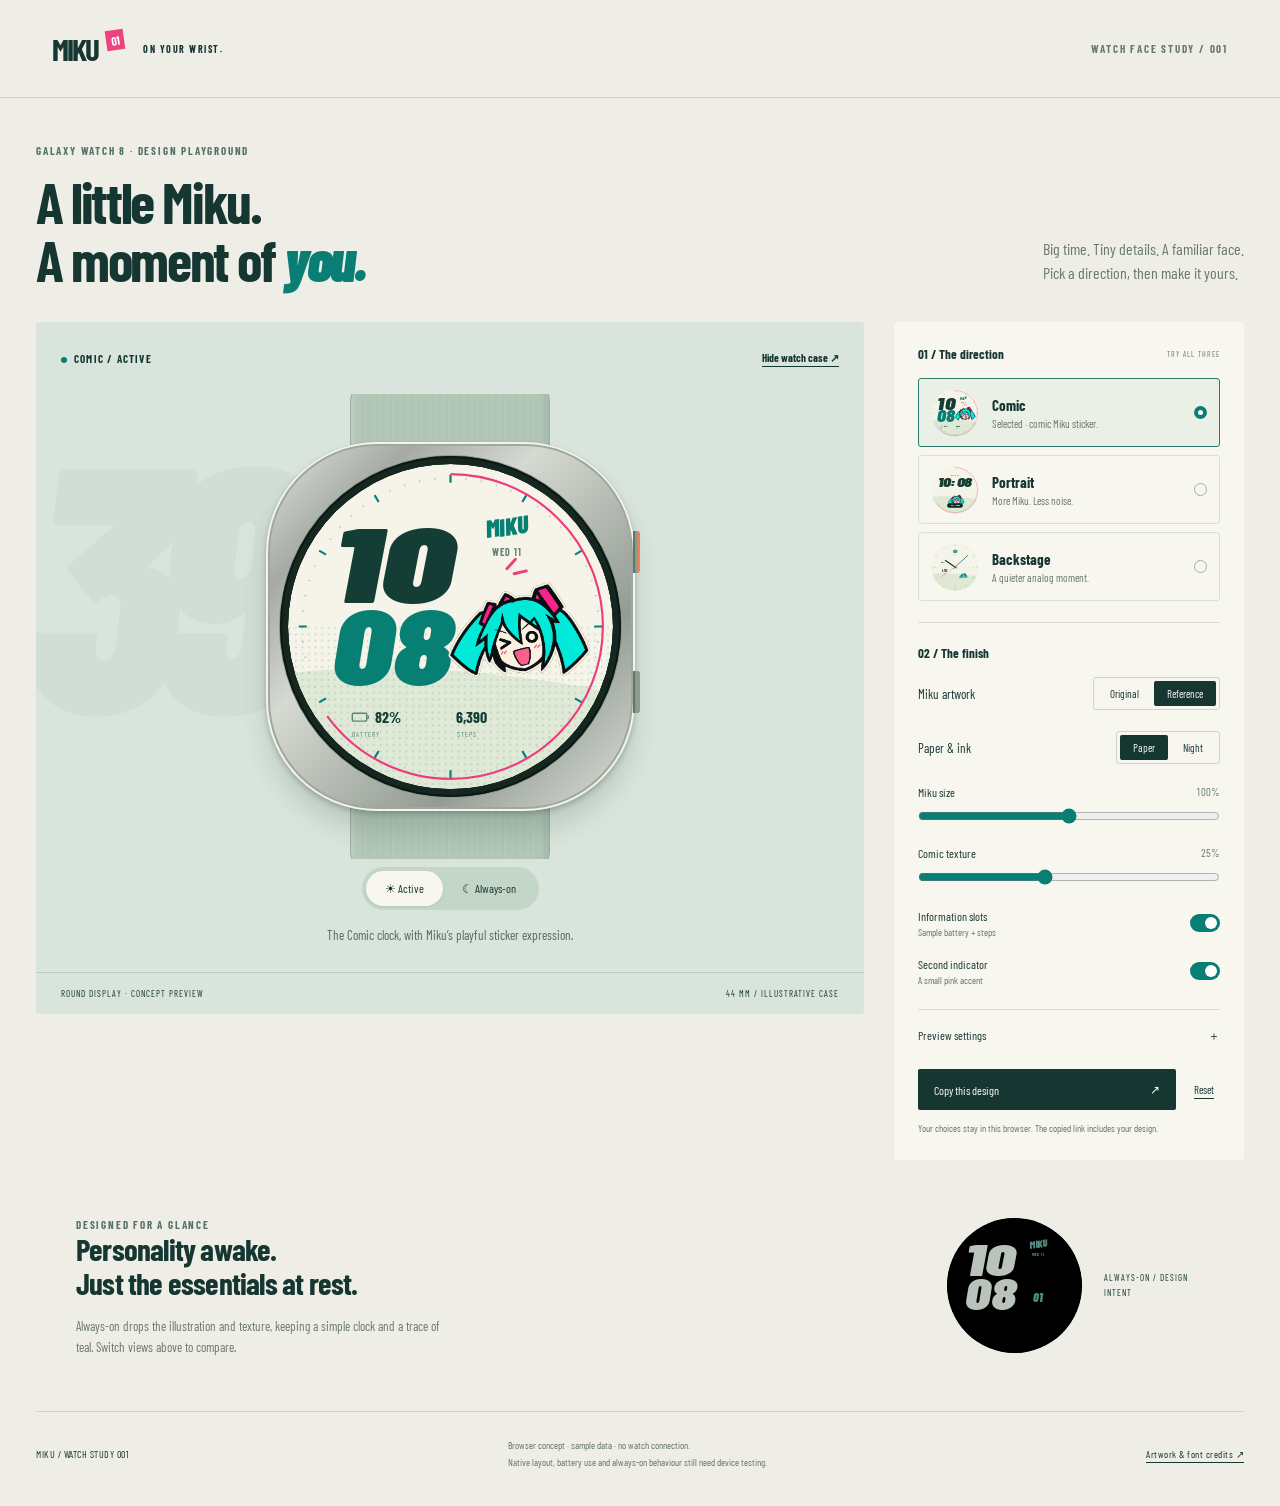
==== docs/miku-watch/index.html @ 2fdd999f "Keep both Miku ponytails visible with padded generated artwork" ====
<!doctype html>
<html lang="en">
<head>
  <meta charset="UTF-8">
  <meta name="viewport" content="width=device-width,initial-scale=1">
  <meta name="theme-color" content="#eeeee7">
  <meta name="description" content="An interactive Miku watch face design study. Explore three directions, tune the finish, and compare active and always-on views.">
  <title>Miku / Watch face study</title>
  <link rel="stylesheet" href="preview.css?v=ponytails4">
  <script src="preview.js?v=ponytails4" defer></script>
</head>
<body>
  <header class="masthead"><a class="wordmark" href="#">MIKU<span class="mark">01</span><span class="wordmark-sub">ON YOUR WRIST.</span></a><span class="edition">WATCH FACE STUDY / 001</span></header>
  <main>
    <section class="intro"><div><p class="eyebrow">GALAXY WATCH 8 · DESIGN PLAYGROUND</p><h1>A little Miku.<br>A moment of <em>you.</em></h1></div><p class="intro-note">Big time. Tiny details. A familiar face.<br>Pick a direction, then make it yours.</p></section>
    <div class="workspace">
      <section class="stage" aria-label="Watch face preview">
        <div class="stage-top"><span><i class="status-dot"></i><span id="stage-label">COMIC / ACTIVE</span></span><button class="text-button" id="bare" aria-pressed="false">Hide watch case ↗</button></div>
        <div class="watch-space">
          <span class="stage-type" aria-hidden="true">39</span>
          <div class="watch" id="watch"><div class="strap strap-top"></div><div class="strap strap-bottom"></div><div class="case"><i class="side-button side-top"></i><i class="side-button side-bottom"></i><div class="bezel"><div class="screen" id="face"></div></div></div></div>
        </div>
        <div class="mode-switch" role="group" aria-label="Display mode"><button data-mode="active" aria-pressed="true">☀ Active</button><button data-mode="ambient" aria-pressed="false">☾ Always-on</button></div>
        <p class="stage-caption" id="stage-caption">The Comic clock, with Miku’s playful sticker expression.</p>
        <div class="stage-bottom"><span>ROUND DISPLAY · CONCEPT PREVIEW</span><span id="case-label">44 MM / ILLUSTRATIVE CASE</span></div>
      </section>
      <aside class="controls" aria-label="Design controls">
        <section class="control-section"><div class="section-title"><h2>01 / The direction</h2><span>TRY ALL THREE</span></div><div class="directions" role="group" aria-label="Face direction">
          <button class="direction" data-layout="comic" aria-pressed="true"><span class="mini-face" id="mini-comic" aria-hidden="true"></span><span><strong>Comic</strong><small>Selected · comic Miku sticker.</small></span><span class="choice-dot"></span></button>
          <button class="direction" data-layout="portrait" aria-pressed="false"><span class="mini-face" id="mini-portrait" aria-hidden="true"></span><span><strong>Portrait</strong><small>More Miku. Less noise.</small></span><span class="choice-dot"></span></button>
          <button class="direction" data-layout="dial" aria-pressed="false"><span class="mini-face" id="mini-dial" aria-hidden="true"></span><span><strong>Backstage</strong><small>A quieter analog moment.</small></span><span class="choice-dot"></span></button>
        </div></section>
        <section class="control-section"><div class="section-title"><h2>02 / The finish</h2></div>
          <div class="control-row"><span id="character-label">Miku artwork</span><div class="segmented" role="group" aria-labelledby="character-label"><button data-character="original" aria-pressed="false">Original</button><button data-character="reference" aria-pressed="true">Reference</button></div></div>
          <div class="control-row"><span id="palette-label">Paper & ink</span><div class="segmented" role="group" aria-labelledby="palette-label"><button data-palette="paper" aria-pressed="true">Paper</button><button data-palette="night" aria-pressed="false">Night</button></div></div>
          <label class="slider-label" for="art">Miku size <output id="art-value" for="art">100%</output></label><input id="art" type="range" min="75" max="125" value="100" step="1">
          <label class="slider-label" for="texture">Comic texture <output id="texture-value" for="texture">25%</output></label><input id="texture" type="range" min="0" max="60" value="25" step="1">
          <label class="toggle-row" for="details"><span>Information slots<small>Sample battery + steps</small></span><input id="details" type="checkbox" checked><span class="toggle" aria-hidden="true"></span></label>
          <label class="toggle-row" for="seconds"><span>Second indicator<small>A small pink accent</small></span><input id="seconds" type="checkbox" checked><span class="toggle" aria-hidden="true"></span></label>
        </section>
        <details class="extras"><summary>Preview settings <span>＋</span></summary><div class="extras-body">
          <div class="control-row"><label for="size">Watch size</label><select id="size"><option value="44">44 mm</option><option value="40">40 mm</option></select></div>
          <div class="control-row"><label for="format">Time format</label><select id="format"><option value="24">24 hour</option><option value="12">12 hour</option></select></div>
          <label class="toggle-row" for="live"><span>Use current time<small>Off keeps the study at 10:08</small></span><input id="live" type="checkbox"><span class="toggle" aria-hidden="true"></span></label>
        </div></details>
        <div class="actions"><button id="share" class="primary-button">Copy this design <span>↗</span></button><button id="reset" class="reset-button">Reset</button></div>
        <p class="control-note">Your choices stay in this browser. The copied link includes your design.</p>
      </aside>
    </div>
    <section class="afterword"><div><span class="eyebrow">DESIGNED FOR A GLANCE</span><h2>Personality awake.<br>Just the essentials at rest.</h2><p>Always-on drops the illustration and texture, keeping a simple clock and a trace of teal. Switch views above to compare.</p></div><div class="ambient-card"><div id="ambient-face" class="ambient-face" aria-label="Always-on comparison"></div><span>ALWAYS-ON / DESIGN INTENT</span></div></section>
    <footer><span>MIKU / WATCH STUDY 001</span><p>Browser concept · sample data · no watch connection.<br>Native layout, battery use and always-on behaviour still need device testing.</p><a href="assets/NOTICE.txt">Artwork & font credits ↗</a></footer>
  </main>
  <div class="toast" id="toast" role="status" aria-live="polite"></div>
  <dialog id="share-dialog"><form method="dialog"><h2>Your design link</h2><p>Copy this link to keep or share this version.</p><input id="share-url" aria-label="Design link" readonly><button class="primary-button">Done</button></form></dialog>
</body>
</html>
---- docs/miku-watch/preview.css ----
@font-face{font-family:Barlow;src:url('assets/barlow-regular.ttf')}@font-face{font-family:Barlow;src:url('assets/barlow-bold.ttf');font-weight:700}@font-face{font-family:Comic;src:url('assets/barlow-black-italic.ttf');font-weight:900;font-style:italic}
:root{--ink:#163632;--muted:#697771;--paper:#f8f7ef;--teal:#087e74;--pink:#ee4380}*{box-sizing:border-box}body{margin:0;background:#eeeee7;color:var(--ink);font-family:Barlow,Arial,sans-serif}button,input,select{font:inherit}button,a,input,select,summary{-webkit-tap-highlight-color:transparent}button{cursor:pointer}button:focus-visible,a:focus-visible,summary:focus-visible,input:focus-visible,select:focus-visible{outline:3px solid #c42464;outline-offset:4px}button{color:inherit}a{color:inherit}.masthead{max-width:1392px;margin:auto;padding:30px 52px;display:flex;align-items:center;justify-content:space-between;border-bottom:1px solid #cdd4ca}.wordmark{font-weight:700;letter-spacing:-2px;font-size:31px;text-decoration:none;display:flex;align-items:center;gap:8px}.mark{background:var(--pink);color:#fff;font-size:12px;letter-spacing:0;align-self:start;padding:3px 5px;transform:rotate(-8deg)}.wordmark-sub{font-size:10px;letter-spacing:1.5px;margin-left:11px}.edition,.eyebrow{font-size:11px;letter-spacing:1.8px;font-weight:700}.edition{color:var(--muted)}main{max-width:1288px;margin:auto;padding:0 36px}.intro{display:flex;justify-content:space-between;align-items:flex-end;padding:46px 0 34px}.eyebrow{margin:0 0 16px;color:#54726a}h1{font-size:clamp(42px,4.5vw,65px);line-height:1;letter-spacing:-2.4px;margin:0;font-weight:700}h1 em{font-family:Comic;color:var(--teal);font-weight:900}.intro-note{font-size:16px;line-height:1.5;color:var(--muted);margin:0 0 3px}.workspace{display:grid;grid-template-columns:minmax(0,1fr) 350px;gap:30px;align-items:start}.stage{background:#d9e5dc;border-radius:4px;position:relative;min-width:0;overflow:hidden}.stage-top{position:relative;z-index:2;display:flex;align-items:center;justify-content:space-between;padding:21px 25px;font-size:11px;letter-spacing:1.2px;font-weight:700}.status-dot{display:inline-block;width:6px;height:6px;background:var(--teal);border-radius:100%;margin-right:7px}.text-button{background:none;border:0;font-size:11px;text-decoration:underline;text-underline-offset:4px;padding:8px 0;letter-spacing:0}.watch-space{height:432px;position:relative;display:grid;place-items:center;isolation:isolate;overflow:hidden}.stage-type{position:absolute;font:italic 900 350px/.8 Comic;letter-spacing:-25px;opacity:.035;left:-10px;top:40px;pointer-events:none}.watch{--watch-size:345px;width:var(--watch-size);height:var(--watch-size);position:relative;display:grid;place-items:center;transition:width .25s,height .25s}.watch.small{--watch-size:315px}.strap{position:absolute;width:54%;height:130px;z-index:-1;background:repeating-linear-gradient(90deg,#b3c7b7 0,#b3c7b7 4px,#acc1b1 5px,#b7ccbb 7px);border:1px solid #9aaf9e;border-radius:14px;box-shadow:inset 5px 0 6px #ffffff20,inset -5px 0 6px #18392c14}.strap-top{bottom:80%}.strap-bottom{top:80%}.case{position:relative;width:100%;height:100%;padding:14px;border-radius:30%;background:linear-gradient(135deg,#e3e6df,#a5aaa4 20%,#d6d9d2 38%,#939c94 72%,#e0e3dc);box-shadow:0 20px 25px #283d3728,0 3px 5px #22393040,inset 0 0 0 2px #f3f5ed,inset 0 0 0 4px #9fa89d}.bezel{width:100%;height:100%;border-radius:50%;padding:8px;background:#162722;box-shadow:0 0 0 1px #89948a,inset 0 0 0 2px #091a13}.screen{width:100%;height:100%;border-radius:50%;overflow:hidden;background:#071b19}.screen svg{width:100%;height:100%;display:block}.side-button{position:absolute;right:-5px;width:7px;height:42px;border-radius:0 3px 3px 0;background:#8d9c8e;box-shadow:inset 2px 0 1px #5f7664}.side-top{top:24%;border-right:2px solid #ef805c}.side-bottom{top:62%}.watch.bare .case{background:none;box-shadow:none;padding:0;border-radius:50%}.watch.bare .bezel{padding:0;background:none;box-shadow:0 12px 20px #183b3320}.watch.bare .strap,.watch.bare .side-button{display:none}.mode-switch{display:flex;justify-content:center;margin:8px auto 0;background:#c4d6c8;padding:4px;border-radius:30px;width:max-content;max-width:100%}.mode-switch button{border:0;background:none;border-radius:20px;padding:10px 19px;font-size:12px}.mode-switch button[aria-pressed=true]{background:var(--paper);box-shadow:0 1px 3px #12382a14}.stage-caption{text-align:center;font-size:13px;margin:17px 20px 25px;min-height:16px;color:#4f6a5b}.stage-bottom{display:flex;justify-content:space-between;gap:10px;padding:15px 25px;border-top:1px solid #bdcebf;font-size:9px;letter-spacing:1px}.controls{background:var(--paper);padding:24px;border-radius:4px}.control-section+.control-section{border-top:1px solid #dddcd0;margin-top:21px;padding-top:22px}.section-title{display:flex;align-items:center;justify-content:space-between;margin-bottom:16px}.section-title h2{font-size:13px;margin:0;font-weight:700}.section-title>span{font-size:8px;letter-spacing:1px;color:var(--muted)}.directions{display:grid;gap:8px}.direction{display:flex;align-items:center;text-align:left;gap:13px;background:transparent;border:1px solid #dddfd5;border-radius:3px;padding:9px 12px;min-height:69px}.direction[aria-pressed=true]{border-color:#2a7b6b;background:#eaf0e5}.mini-face{flex:0 0 48px;width:48px;height:48px;display:block}.mini-face svg{width:100%;height:100%;border-radius:100%;display:block}.direction strong{font-size:15px}.direction small{display:block;color:var(--muted);font-size:11px;margin-top:3px}.choice-dot{margin-left:auto;width:13px;height:13px;border:1px solid #a4b2a5;border-radius:50%}.direction[aria-pressed=true] .choice-dot{border:4px solid var(--teal);background:#fff}.control-row{display:flex;align-items:center;justify-content:space-between;gap:10px;font-size:13px;margin-bottom:21px}.segmented{display:flex;border:1px solid #ced4c9;border-radius:3px;padding:3px;gap:2px}.segmented button{background:none;border:0;padding:6px 13px;border-radius:2px;font-size:11px}.segmented button[aria-pressed=true]{background:var(--ink);color:var(--paper)}.slider-label{font-size:12px;display:flex;justify-content:space-between;margin:16px 0 8px}.slider-label output{font-variant-numeric:tabular-nums;color:#627b70;font-size:11px}input[type=range]{width:100%;accent-color:var(--teal);height:18px;margin:0 0 5px;cursor:pointer}.toggle-row{display:flex;position:relative;align-items:center;justify-content:space-between;font-size:12px;margin-top:16px;cursor:pointer;min-height:32px}.toggle-row small{display:block;font-size:10px;margin-top:3px;color:var(--muted)}.toggle-row input{position:absolute;opacity:0;right:0;width:36px;height:32px;margin:0;cursor:pointer}.toggle{width:30px;height:18px;background:#c4cec2;border-radius:20px;pointer-events:none;padding:3px}.toggle:after{content:'';width:12px;height:12px;border-radius:100%;background:#fff;display:block;transition:transform .15s}.toggle-row input:checked+.toggle{background:var(--teal)}.toggle-row input:checked+.toggle:after{transform:translateX(12px)}.toggle-row input:focus-visible+.toggle{outline:3px solid #c42464;outline-offset:3px}.extras{border-top:1px solid #dddcd0;margin-top:22px;padding-top:18px}summary{cursor:pointer;font-size:12px;list-style:none;display:flex;justify-content:space-between}summary::-webkit-details-marker{display:none}.extras-body{padding-top:20px}select{background:#eeefe6;border:1px solid #c6d0c2;padding:5px 8px;font-size:12px;border-radius:2px}.actions{display:flex;gap:12px;margin-top:24px}.primary-button{background:var(--ink);color:#fff;border:0;border-radius:2px;padding:13px 16px;font-size:12px;flex:1;display:flex;align-items:center;justify-content:space-between;gap:20px}.reset-button{border:0;background:none;text-decoration:underline;text-underline-offset:4px;font-size:11px}.control-note{font-size:10px;line-height:1.6;color:var(--muted);margin-bottom:0}.afterword{display:flex;justify-content:space-between;align-items:center;padding:53px 40px;border-bottom:1px solid #cdd4ca;gap:30px}.afterword h2{font-size:31px;line-height:1.1;letter-spacing:-.8px;margin:0 0 16px}.afterword p{max-width:380px;font-size:13px;line-height:1.6;color:var(--muted);margin:0}.ambient-card{display:flex;align-items:center;gap:22px}.ambient-face{width:135px;height:135px;background:#000;border-radius:100%;overflow:hidden}.ambient-face svg{width:100%;height:100%}.ambient-card>span{font-size:9px;letter-spacing:1px;max-width:100px;line-height:1.6}footer{display:flex;justify-content:space-between;align-items:center;gap:20px;padding:25px 0 35px;font-size:10px;letter-spacing:.5px}footer p{font-size:10px;line-height:1.7;color:var(--muted);margin:0;letter-spacing:0}footer a{text-underline-offset:4px}.toast{position:fixed;left:50%;bottom:25px;transform:translate(-50%,15px);background:var(--ink);color:#fff;border-radius:4px;padding:13px 20px;font-size:13px;opacity:0;pointer-events:none;transition:opacity .2s,transform .2s;z-index:10;width:max-content;max-width:90vw;text-align:center}.toast.visible{opacity:1;transform:translate(-50%,0)}dialog{border:1px solid #c6d0c2;border-radius:6px;background:var(--paper);padding:25px;max-width:90vw;width:480px;color:var(--ink)}dialog::backdrop{background:#103c3366}dialog h2{margin:0;font-size:24px}dialog p{font-size:13px}dialog input{width:100%;padding:12px;margin:5px 0 20px;border:1px solid #a4b2a5}dialog button{width:100%}.face-slot{cursor:pointer}.face-slot:focus-visible{outline:none;filter:drop-shadow(0 0 4px #ff4284)}
@media(min-width:1100px){.stage{position:sticky;top:20px}.watch-space{height:465px}.watch{--watch-size:369px}.watch.small{--watch-size:337px}.stage-caption{margin-bottom:29px}}
@media(max-width:900px){.masthead{padding:24px 30px}main{padding:0 25px}.intro{padding:35px 0 28px}.intro-note{font-size:13px}.workspace{grid-template-columns:minmax(0,1fr) 300px;gap:18px}.controls{padding:20px}.watch{--watch-size:300px}.watch.small{--watch-size:274px}.watch-space{height:380px}.stage-top{padding:16px;font-size:9px}.stage-bottom{font-size:8px;padding:15px}.stage-bottom span:last-child{display:none}.afterword{padding:40px 10px}.ambient-card{gap:15px}.ambient-card>span{display:none}}
@media(max-width:700px){.masthead{padding:21px 21px}.wordmark{font-size:26px}.wordmark-sub{font-size:8px;margin-left:3px}.edition{font-size:8px;letter-spacing:1px}main{padding:0 18px}.intro{padding:31px 0 25px;display:block}h1{font-size:44px}.intro .eyebrow{font-size:9px;margin-bottom:14px}.intro-note{margin:15px 0 0;font-size:13px;line-height:1.4}.intro-note br{display:none}.workspace{display:flex;flex-direction:column;gap:18px}.stage,.controls{width:100%}.stage-top{padding:13px 17px;font-size:9px}.watch{--watch-size:min(76vw,345px)}.watch.small{--watch-size:min(69.2vw,315px)}.watch-space{height:385px}.mode-switch{margin-top:0}.stage-caption{font-size:12px;margin-bottom:21px}.stage-bottom{padding:13px 17px;font-size:8px}.stage-bottom span:last-child{display:block}.controls{padding:22px}.directions{grid-template-columns:repeat(3,1fr);gap:8px}.direction{flex-direction:column;align-items:center;text-align:center;gap:8px;padding:12px 4px;position:relative}.direction .mini-face{width:56px;height:56px;flex-basis:56px}.direction strong{font-size:13px}.direction small{display:none}.choice-dot{display:none}.section-title>span{font-size:8px}.control-row{margin-bottom:16px}.slider-label,.toggle-row{font-size:13px}.toggle-row small,.control-note{font-size:11px}.control-section+.control-section{margin-top:20px}.afterword{padding:35px 6px;gap:16px}.afterword h2{font-size:24px}.afterword .eyebrow{font-size:8px}.afterword p{font-size:12px}.ambient-face{width:100px;height:100px}footer{align-items:flex-start;flex-wrap:wrap;gap:14px}footer p{order:3;flex-basis:100%}}
@media(max-width:360px){.wordmark-sub{display:none}.watch-space{height:340px}.stage-bottom span:last-child{display:none}.afterword{align-items:start}.ambient-face{width:80px;height:80px}.stage-caption{font-size:11px}}
@media(prefers-reduced-motion:reduce){*,*:before,*:after{transition:none!important;scroll-behavior:auto!important}}
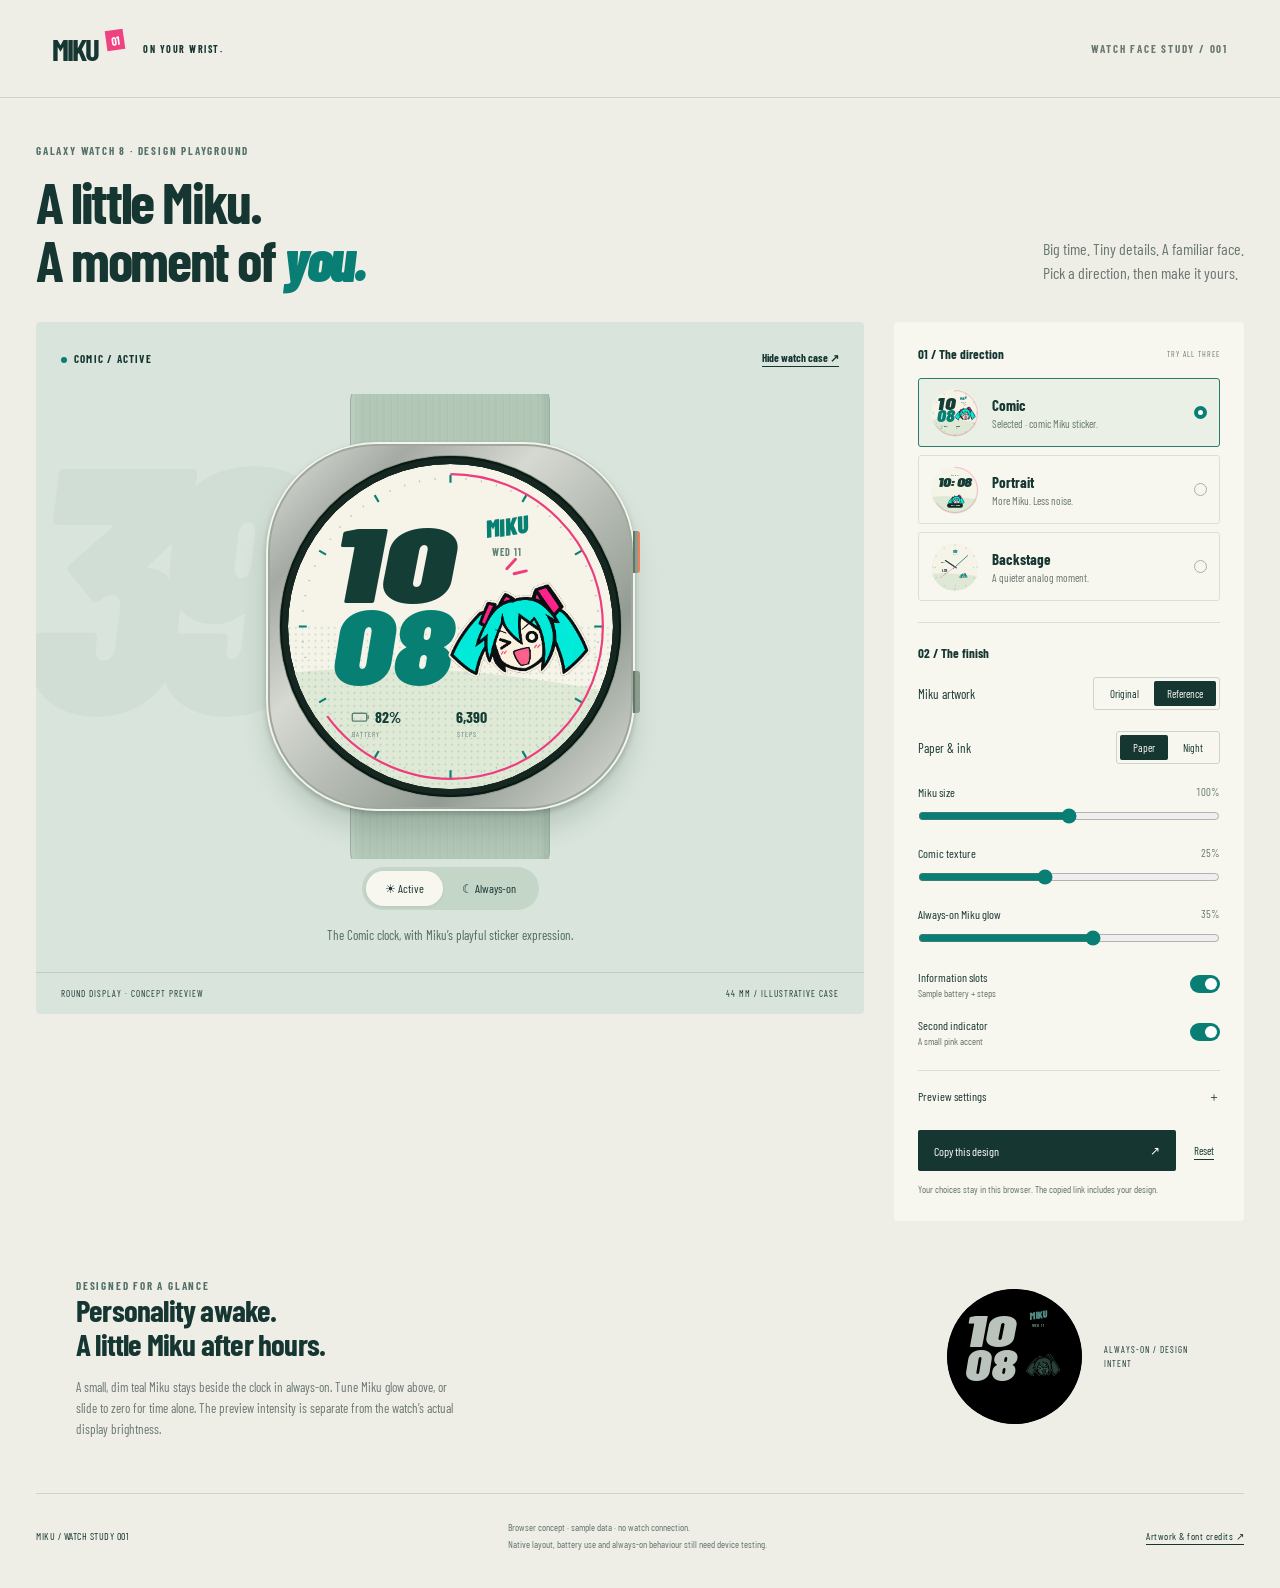
==== commit 0166d2c0: "Keep dim teal Miku visible in always-on watch preview" ====
--- a/docs/miku-watch/index.html
+++ b/docs/miku-watch/index.html
@@ -6,8 +6,8 @@
   <meta name="theme-color" content="#eeeee7">
   <meta name="description" content="An interactive Miku watch face design study. Explore three directions, tune the finish, and compare active and always-on views.">
   <title>Miku / Watch face study</title>
-  <link rel="stylesheet" href="preview.css?v=ponytails4">
-  <script src="preview.js?v=ponytails4" defer></script>
+  <link rel="stylesheet" href="preview.css?v=alwayson5">
+  <script src="preview.js?v=alwayson5" defer></script>
 </head>
 <body>
   <header class="masthead"><a class="wordmark" href="#">MIKU<span class="mark">01</span><span class="wordmark-sub">ON YOUR WRIST.</span></a><span class="edition">WATCH FACE STUDY / 001</span></header>
@@ -35,6 +35,7 @@
           <div class="control-row"><span id="palette-label">Paper & ink</span><div class="segmented" role="group" aria-labelledby="palette-label"><button data-palette="paper" aria-pressed="true">Paper</button><button data-palette="night" aria-pressed="false">Night</button></div></div>
           <label class="slider-label" for="art">Miku size <output id="art-value" for="art">100%</output></label><input id="art" type="range" min="75" max="125" value="100" step="1">
           <label class="slider-label" for="texture">Comic texture <output id="texture-value" for="texture">25%</output></label><input id="texture" type="range" min="0" max="60" value="25" step="1">
+          <label class="slider-label" for="aod">Always-on Miku glow <output id="aod-value" for="aod">35%</output></label><input id="aod" type="range" min="0" max="60" value="35" step="1" aria-description="Preview intensity of the teal Miku head in always-on. Zero hides it. This does not set physical watch brightness.">
           <label class="toggle-row" for="details"><span>Information slots<small>Sample battery + steps</small></span><input id="details" type="checkbox" checked><span class="toggle" aria-hidden="true"></span></label>
           <label class="toggle-row" for="seconds"><span>Second indicator<small>A small pink accent</small></span><input id="seconds" type="checkbox" checked><span class="toggle" aria-hidden="true"></span></label>
         </section>
@@ -47,7 +48,7 @@
         <p class="control-note">Your choices stay in this browser. The copied link includes your design.</p>
       </aside>
     </div>
-    <section class="afterword"><div><span class="eyebrow">DESIGNED FOR A GLANCE</span><h2>Personality awake.<br>Just the essentials at rest.</h2><p>Always-on drops the illustration and texture, keeping a simple clock and a trace of teal. Switch views above to compare.</p></div><div class="ambient-card"><div id="ambient-face" class="ambient-face" aria-label="Always-on comparison"></div><span>ALWAYS-ON / DESIGN INTENT</span></div></section>
+    <section class="afterword"><div><span class="eyebrow">DESIGNED FOR A GLANCE</span><h2>Personality awake.<br>A little Miku after hours.</h2><p>A small, dim teal Miku stays beside the clock in always-on. Tune Miku glow above, or slide to zero for time alone. The preview intensity is separate from the watch’s actual display brightness.</p></div><div class="ambient-card"><div id="ambient-face" class="ambient-face" aria-label="Always-on comparison"></div><span>ALWAYS-ON / DESIGN INTENT</span></div></section>
     <footer><span>MIKU / WATCH STUDY 001</span><p>Browser concept · sample data · no watch connection.<br>Native layout, battery use and always-on behaviour still need device testing.</p><a href="assets/NOTICE.txt">Artwork & font credits ↗</a></footer>
   </main>
   <div class="toast" id="toast" role="status" aria-live="polite"></div>
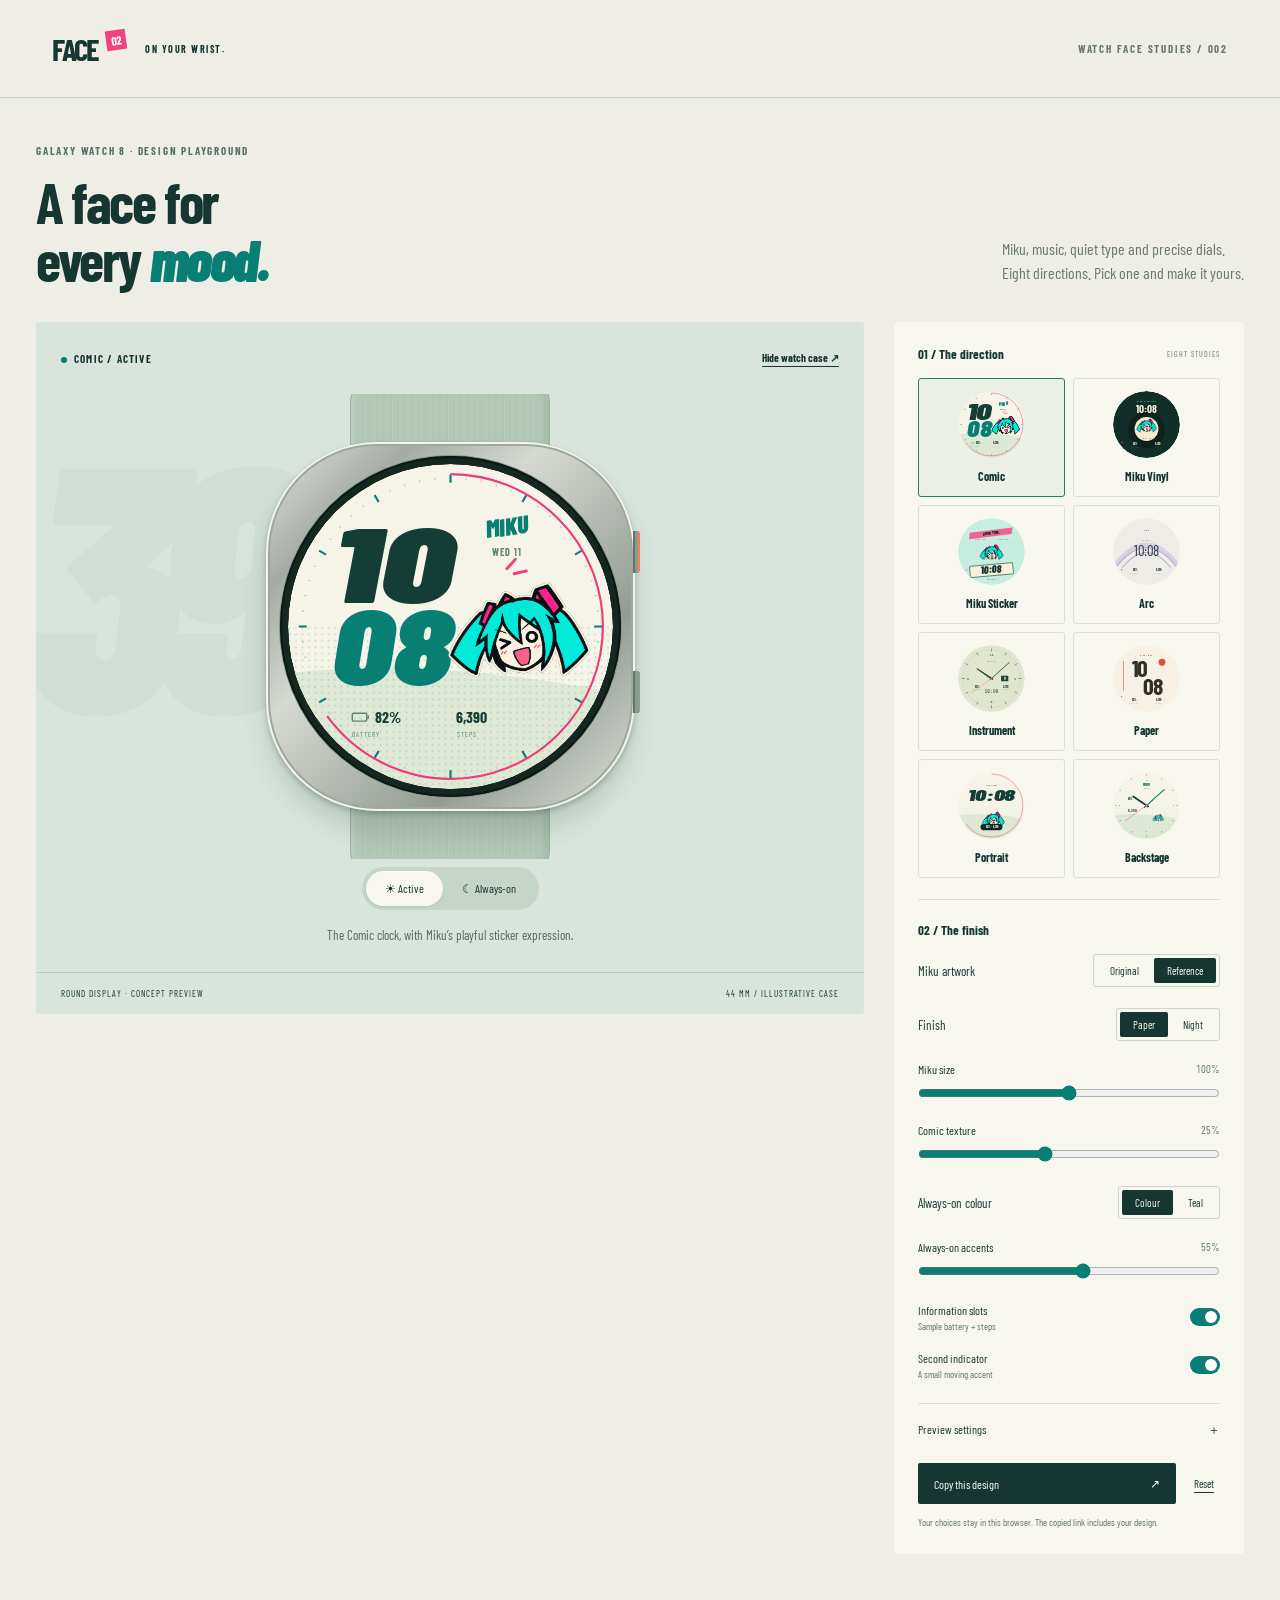
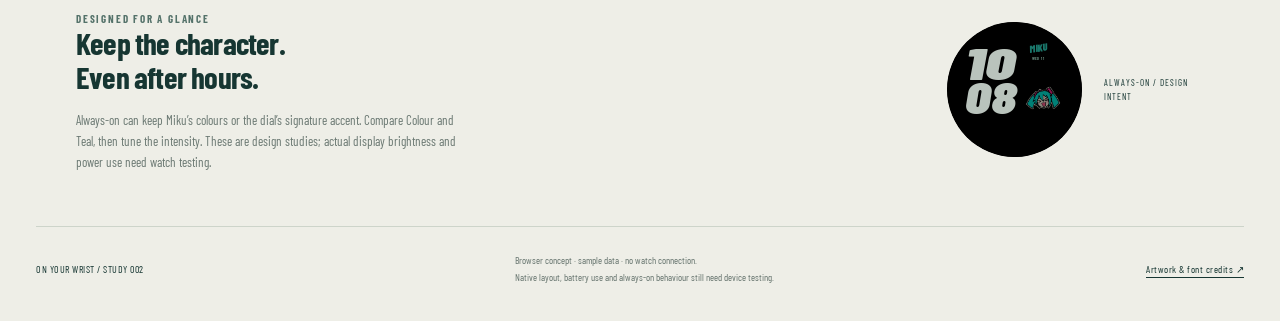
==== commit 72b42dd8: "Add five Miku and independent watch face studies with colour AOD" ====
--- a/docs/miku-watch/index.html
+++ b/docs/miku-watch/index.html
@@ -4,17 +4,18 @@
   <meta charset="UTF-8">
   <meta name="viewport" content="width=device-width,initial-scale=1">
   <meta name="theme-color" content="#eeeee7">
-  <meta name="description" content="An interactive Miku watch face design study. Explore three directions, tune the finish, and compare active and always-on views.">
-  <title>Miku / Watch face study</title>
-  <link rel="stylesheet" href="preview.css?v=alwayson5">
-  <script src="preview.js?v=alwayson5" defer></script>
+  <meta name="description" content="Eight interactive Galaxy Watch face studies: Miku, vinyl, stickers, quiet arcs, instrument dials and bold paper typography. Compare active and full-colour always-on.">
+  <title>On your wrist / Watch face studies</title>
+  <link rel="stylesheet" href="preview.css?v=faces6">
+  <script src="studies.js?v=faces6" defer></script>
+  <script src="preview.js?v=faces6" defer></script>
 </head>
 <body>
-  <header class="masthead"><a class="wordmark" href="#">MIKU<span class="mark">01</span><span class="wordmark-sub">ON YOUR WRIST.</span></a><span class="edition">WATCH FACE STUDY / 001</span></header>
+  <header class="masthead"><a class="wordmark" href="#">FACE<span class="mark">02</span><span class="wordmark-sub">ON YOUR WRIST.</span></a><span class="edition">WATCH FACE STUDIES / 002</span></header>
   <main>
-    <section class="intro"><div><p class="eyebrow">GALAXY WATCH 8 · DESIGN PLAYGROUND</p><h1>A little Miku.<br>A moment of <em>you.</em></h1></div><p class="intro-note">Big time. Tiny details. A familiar face.<br>Pick a direction, then make it yours.</p></section>
+    <section class="intro"><div><p class="eyebrow">GALAXY WATCH 8 · DESIGN PLAYGROUND</p><h1>A face for<br>every <em>mood.</em></h1></div><p class="intro-note">Miku, music, quiet type and precise dials.<br>Eight directions. Pick one and make it yours.</p></section>
     <div class="workspace">
-      <section class="stage" aria-label="Watch face preview">
+      <section class="stage" id="preview-stage" aria-label="Watch face preview">
         <div class="stage-top"><span><i class="status-dot"></i><span id="stage-label">COMIC / ACTIVE</span></span><button class="text-button" id="bare" aria-pressed="false">Hide watch case ↗</button></div>
         <div class="watch-space">
           <span class="stage-type" aria-hidden="true">39</span>
@@ -25,19 +26,25 @@
         <div class="stage-bottom"><span>ROUND DISPLAY · CONCEPT PREVIEW</span><span id="case-label">44 MM / ILLUSTRATIVE CASE</span></div>
       </section>
       <aside class="controls" aria-label="Design controls">
-        <section class="control-section"><div class="section-title"><h2>01 / The direction</h2><span>TRY ALL THREE</span></div><div class="directions" role="group" aria-label="Face direction">
+        <section class="control-section"><div class="section-title"><h2>01 / The direction</h2><span>EIGHT STUDIES</span></div><div class="directions" role="group" aria-label="Face direction">
           <button class="direction" data-layout="comic" aria-pressed="true"><span class="mini-face" id="mini-comic" aria-hidden="true"></span><span><strong>Comic</strong><small>Selected · comic Miku sticker.</small></span><span class="choice-dot"></span></button>
+          <button class="direction" data-layout="vinyl" aria-pressed="false"><span class="mini-face" id="mini-vinyl" aria-hidden="true"></span><span><strong>Miku Vinyl</strong><small>Record-label charm.</small></span><span class="choice-dot"></span></button>
+          <button class="direction" data-layout="sticker" aria-pressed="false"><span class="mini-face" id="mini-sticker" aria-hidden="true"></span><span><strong>Miku Sticker</strong><small>A little more pop.</small></span><span class="choice-dot"></span></button>
+          <button class="direction" data-layout="arc" aria-pressed="false"><span class="mini-face" id="mini-arc" aria-hidden="true"></span><span><strong>Arc</strong><small>Quiet colour and type.</small></span><span class="choice-dot"></span></button>
+          <button class="direction" data-layout="instrument" aria-pressed="false"><span class="mini-face" id="mini-instrument" aria-hidden="true"></span><span><strong>Instrument</strong><small>A precise field dial.</small></span><span class="choice-dot"></span></button>
+          <button class="direction" data-layout="paper" aria-pressed="false"><span class="mini-face" id="mini-paper" aria-hidden="true"></span><span><strong>Paper</strong><small>Type with presence.</small></span><span class="choice-dot"></span></button>
           <button class="direction" data-layout="portrait" aria-pressed="false"><span class="mini-face" id="mini-portrait" aria-hidden="true"></span><span><strong>Portrait</strong><small>More Miku. Less noise.</small></span><span class="choice-dot"></span></button>
           <button class="direction" data-layout="dial" aria-pressed="false"><span class="mini-face" id="mini-dial" aria-hidden="true"></span><span><strong>Backstage</strong><small>A quieter analog moment.</small></span><span class="choice-dot"></span></button>
         </div></section>
         <section class="control-section"><div class="section-title"><h2>02 / The finish</h2></div>
-          <div class="control-row"><span id="character-label">Miku artwork</span><div class="segmented" role="group" aria-labelledby="character-label"><button data-character="original" aria-pressed="false">Original</button><button data-character="reference" aria-pressed="true">Reference</button></div></div>
-          <div class="control-row"><span id="palette-label">Paper & ink</span><div class="segmented" role="group" aria-labelledby="palette-label"><button data-palette="paper" aria-pressed="true">Paper</button><button data-palette="night" aria-pressed="false">Night</button></div></div>
-          <label class="slider-label" for="art">Miku size <output id="art-value" for="art">100%</output></label><input id="art" type="range" min="75" max="125" value="100" step="1">
-          <label class="slider-label" for="texture">Comic texture <output id="texture-value" for="texture">25%</output></label><input id="texture" type="range" min="0" max="60" value="25" step="1">
-          <label class="slider-label" for="aod">Always-on Miku glow <output id="aod-value" for="aod">35%</output></label><input id="aod" type="range" min="0" max="60" value="35" step="1" aria-description="Preview intensity of the teal Miku head in always-on. Zero hides it. This does not set physical watch brightness.">
+          <div class="control-row" id="character-controls"><span id="character-label">Miku artwork</span><div class="segmented" role="group" aria-labelledby="character-label"><button data-character="original" aria-pressed="false">Original</button><button data-character="reference" aria-pressed="true">Reference</button></div></div>
+          <div class="control-row"><span id="palette-label">Finish</span><div class="segmented" role="group" aria-labelledby="palette-label"><button data-palette="paper" aria-pressed="true">Paper</button><button data-palette="night" aria-pressed="false">Night</button></div></div>
+          <div id="art-controls"><label class="slider-label" for="art">Miku size <output id="art-value" for="art">100%</output></label><input id="art" type="range" min="75" max="125" value="100" step="1"></div>
+          <div id="texture-controls"><label class="slider-label" for="texture">Comic texture <output id="texture-value" for="texture">25%</output></label><input id="texture" type="range" min="0" max="60" value="25" step="1"></div>
+          <div class="control-row aod-style-row"><span id="aodstyle-label">Always-on colour</span><div class="segmented" role="group" aria-labelledby="aodstyle-label"><button data-aodstyle="colour" aria-pressed="true">Colour</button><button data-aodstyle="teal" aria-pressed="false">Teal</button></div></div>
+          <label class="slider-label" for="aod">Always-on accents <output id="aod-value" for="aod">55%</output></label><input id="aod" type="range" min="0" max="100" value="55" step="1" aria-description="Preview intensity of always-on artwork and accents. Zero hides Miku and coloured accents. This does not set physical watch brightness.">
           <label class="toggle-row" for="details"><span>Information slots<small>Sample battery + steps</small></span><input id="details" type="checkbox" checked><span class="toggle" aria-hidden="true"></span></label>
-          <label class="toggle-row" for="seconds"><span>Second indicator<small>A small pink accent</small></span><input id="seconds" type="checkbox" checked><span class="toggle" aria-hidden="true"></span></label>
+          <label class="toggle-row" for="seconds"><span>Second indicator<small>A small moving accent</small></span><input id="seconds" type="checkbox" checked><span class="toggle" aria-hidden="true"></span></label>
         </section>
         <details class="extras"><summary>Preview settings <span>＋</span></summary><div class="extras-body">
           <div class="control-row"><label for="size">Watch size</label><select id="size"><option value="44">44 mm</option><option value="40">40 mm</option></select></div>
@@ -48,8 +55,8 @@
         <p class="control-note">Your choices stay in this browser. The copied link includes your design.</p>
       </aside>
     </div>
-    <section class="afterword"><div><span class="eyebrow">DESIGNED FOR A GLANCE</span><h2>Personality awake.<br>A little Miku after hours.</h2><p>A small, dim teal Miku stays beside the clock in always-on. Tune Miku glow above, or slide to zero for time alone. The preview intensity is separate from the watch’s actual display brightness.</p></div><div class="ambient-card"><div id="ambient-face" class="ambient-face" aria-label="Always-on comparison"></div><span>ALWAYS-ON / DESIGN INTENT</span></div></section>
-    <footer><span>MIKU / WATCH STUDY 001</span><p>Browser concept · sample data · no watch connection.<br>Native layout, battery use and always-on behaviour still need device testing.</p><a href="assets/NOTICE.txt">Artwork & font credits ↗</a></footer>
+    <section class="afterword"><div><span class="eyebrow">DESIGNED FOR A GLANCE</span><h2>Keep the character.<br>Even after hours.</h2><p>Always-on can keep Miku’s colours or the dial’s signature accent. Compare Colour and Teal, then tune the intensity. These are design studies; actual display brightness and power use need watch testing.</p></div><div class="ambient-card"><div id="ambient-face" class="ambient-face" aria-label="Always-on comparison"></div><span>ALWAYS-ON / DESIGN INTENT</span></div></section>
+    <footer><span>ON YOUR WRIST / STUDY 002</span><p>Browser concept · sample data · no watch connection.<br>Native layout, battery use and always-on behaviour still need device testing.</p><a href="assets/NOTICE.txt">Artwork & font credits ↗</a></footer>
   </main>
   <div class="toast" id="toast" role="status" aria-live="polite"></div>
   <dialog id="share-dialog"><form method="dialog"><h2>Your design link</h2><p>Copy this link to keep or share this version.</p><input id="share-url" aria-label="Design link" readonly><button class="primary-button">Done</button></form></dialog>
--- a/docs/miku-watch/preview.css
+++ b/docs/miku-watch/preview.css
@@ -5,3 +5,4 @@
 @media(max-width:700px){.masthead{padding:21px 21px}.wordmark{font-size:26px}.wordmark-sub{font-size:8px;margin-left:3px}.edition{font-size:8px;letter-spacing:1px}main{padding:0 18px}.intro{padding:31px 0 25px;display:block}h1{font-size:44px}.intro .eyebrow{font-size:9px;margin-bottom:14px}.intro-note{margin:15px 0 0;font-size:13px;line-height:1.4}.intro-note br{display:none}.workspace{display:flex;flex-direction:column;gap:18px}.stage,.controls{width:100%}.stage-top{padding:13px 17px;font-size:9px}.watch{--watch-size:min(76vw,345px)}.watch.small{--watch-size:min(69.2vw,315px)}.watch-space{height:385px}.mode-switch{margin-top:0}.stage-caption{font-size:12px;margin-bottom:21px}.stage-bottom{padding:13px 17px;font-size:8px}.stage-bottom span:last-child{display:block}.controls{padding:22px}.directions{grid-template-columns:repeat(3,1fr);gap:8px}.direction{flex-direction:column;align-items:center;text-align:center;gap:8px;padding:12px 4px;position:relative}.direction .mini-face{width:56px;height:56px;flex-basis:56px}.direction strong{font-size:13px}.direction small{display:none}.choice-dot{display:none}.section-title>span{font-size:8px}.control-row{margin-bottom:16px}.slider-label,.toggle-row{font-size:13px}.toggle-row small,.control-note{font-size:11px}.control-section+.control-section{margin-top:20px}.afterword{padding:35px 6px;gap:16px}.afterword h2{font-size:24px}.afterword .eyebrow{font-size:8px}.afterword p{font-size:12px}.ambient-face{width:100px;height:100px}footer{align-items:flex-start;flex-wrap:wrap;gap:14px}footer p{order:3;flex-basis:100%}}
 @media(max-width:360px){.wordmark-sub{display:none}.watch-space{height:340px}.stage-bottom span:last-child{display:none}.afterword{align-items:start}.ambient-face{width:80px;height:80px}.stage-caption{font-size:11px}}
 @media(prefers-reduced-motion:reduce){*,*:before,*:after{transition:none!important;scroll-behavior:auto!important}}
+[hidden]{display:none!important}.directions{grid-template-columns:repeat(2,minmax(0,1fr))}.direction{flex-direction:column;text-align:center;gap:7px;padding:12px 5px;min-height:111px}.direction .mini-face{width:67px;height:67px;flex-basis:67px}.direction strong{font-size:12px}.direction small,.direction .choice-dot{display:none}.aod-style-row{margin-top:18px}.stage[data-family=arc]{background:#dcdde9}.stage[data-family=instrument]{background:#d9dfcd}.stage[data-family=paper]{background:#e6dfd3}@media(max-width:700px){.directions{grid-template-columns:repeat(4,minmax(0,1fr));gap:6px}.direction{min-height:91px;padding:10px 2px}.direction .mini-face{width:50px;height:50px;flex-basis:50px}.direction strong{font-size:10px}.edition{font-size:7px}}@media(max-width:360px){.direction .mini-face{width:44px;height:44px;flex-basis:44px}.direction strong{font-size:9px}}
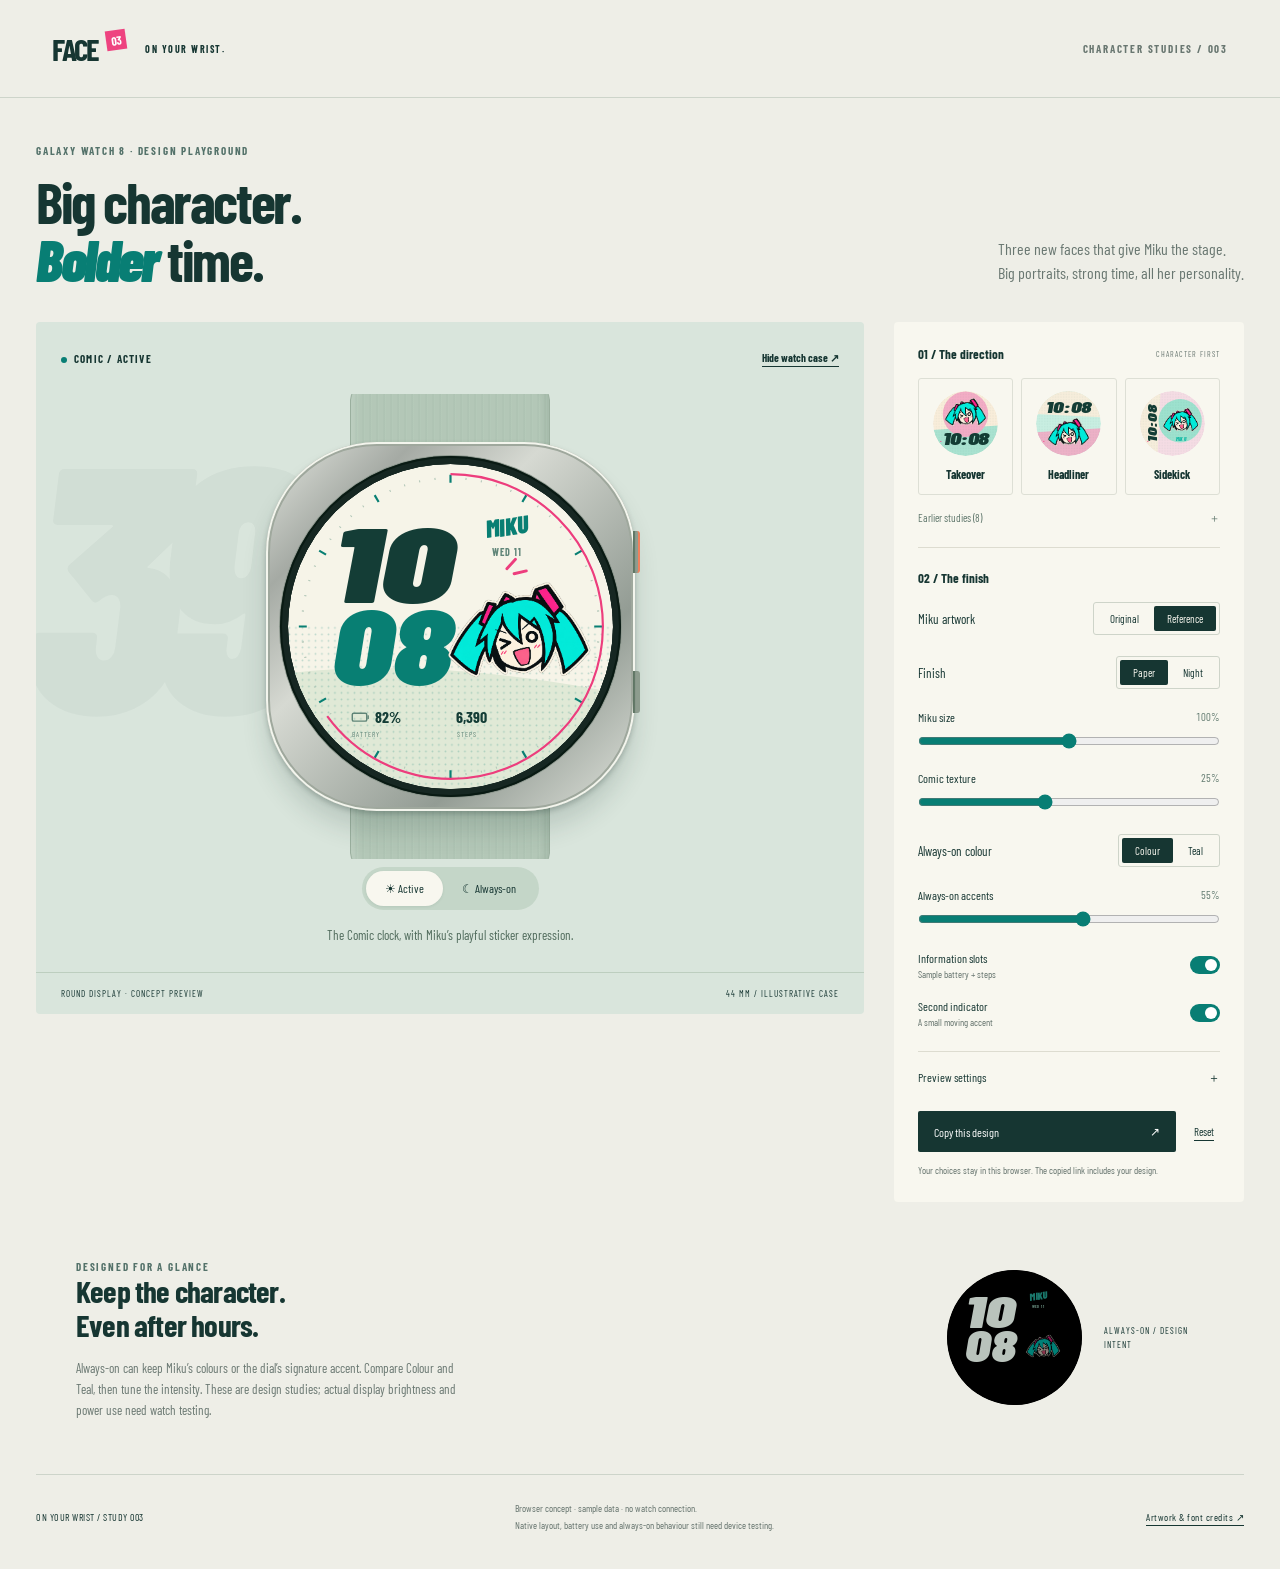
==== commit cdc02405: "Add larger Miku portraits with bold horizontal and vertical time" ====
--- a/docs/miku-watch/index.html
+++ b/docs/miku-watch/index.html
@@ -4,16 +4,16 @@
   <meta charset="UTF-8">
   <meta name="viewport" content="width=device-width,initial-scale=1">
   <meta name="theme-color" content="#eeeee7">
-  <meta name="description" content="Eight interactive Galaxy Watch face studies: Miku, vinyl, stickers, quiet arcs, instrument dials and bold paper typography. Compare active and full-colour always-on.">
+  <meta name="description" content="Character-led Miku watch faces with bold time, plus eight earlier watch studies. Compare active and full-colour always-on.">
   <title>On your wrist / Watch face studies</title>
-  <link rel="stylesheet" href="preview.css?v=faces6">
-  <script src="studies.js?v=faces6" defer></script>
-  <script src="preview.js?v=faces6" defer></script>
+  <link rel="stylesheet" href="preview.css?v=heroes7">
+  <script src="studies.js?v=heroes7" defer></script>
+  <script src="preview.js?v=heroes7" defer></script>
 </head>
 <body>
-  <header class="masthead"><a class="wordmark" href="#">FACE<span class="mark">02</span><span class="wordmark-sub">ON YOUR WRIST.</span></a><span class="edition">WATCH FACE STUDIES / 002</span></header>
+  <header class="masthead"><a class="wordmark" href="#">FACE<span class="mark">03</span><span class="wordmark-sub">ON YOUR WRIST.</span></a><span class="edition">CHARACTER STUDIES / 003</span></header>
   <main>
-    <section class="intro"><div><p class="eyebrow">GALAXY WATCH 8 · DESIGN PLAYGROUND</p><h1>A face for<br>every <em>mood.</em></h1></div><p class="intro-note">Miku, music, quiet type and precise dials.<br>Eight directions. Pick one and make it yours.</p></section>
+    <section class="intro"><div><p class="eyebrow">GALAXY WATCH 8 · DESIGN PLAYGROUND</p><h1>Big character.<br><em>Bolder</em> time.</h1></div><p class="intro-note">Three new faces that give Miku the stage.<br>Big portraits, strong time, all her personality.</p></section>
     <div class="workspace">
       <section class="stage" id="preview-stage" aria-label="Watch face preview">
         <div class="stage-top"><span><i class="status-dot"></i><span id="stage-label">COMIC / ACTIVE</span></span><button class="text-button" id="bare" aria-pressed="false">Hide watch case ↗</button></div>
@@ -26,7 +26,11 @@
         <div class="stage-bottom"><span>ROUND DISPLAY · CONCEPT PREVIEW</span><span id="case-label">44 MM / ILLUSTRATIVE CASE</span></div>
       </section>
       <aside class="controls" aria-label="Design controls">
-        <section class="control-section"><div class="section-title"><h2>01 / The direction</h2><span>EIGHT STUDIES</span></div><div class="directions" role="group" aria-label="Face direction">
+        <section class="control-section"><div class="section-title"><h2>01 / The direction</h2><span>CHARACTER FIRST</span></div><div class="directions focus-directions" role="group" aria-label="New character directions">
+          <button class="direction" data-layout="takeover" aria-pressed="false"><span class="mini-face" id="mini-takeover" aria-hidden="true"></span><span><strong>Takeover</strong><small>Miku above bold time.</small></span><span class="choice-dot"></span></button>
+          <button class="direction" data-layout="headliner" aria-pressed="false"><span class="mini-face" id="mini-headliner" aria-hidden="true"></span><span><strong>Headliner</strong><small>Time above a giant portrait.</small></span><span class="choice-dot"></span></button>
+          <button class="direction" data-layout="sidekick" aria-pressed="false"><span class="mini-face" id="mini-sidekick" aria-hidden="true"></span><span><strong>Sidekick</strong><small>Vertical time. Big character.</small></span><span class="choice-dot"></span></button>
+        </div><details class="earlier-studies"><summary>Earlier studies (8) <span>＋</span></summary><div class="directions" role="group" aria-label="Earlier face directions">
           <button class="direction" data-layout="comic" aria-pressed="true"><span class="mini-face" id="mini-comic" aria-hidden="true"></span><span><strong>Comic</strong><small>Selected · comic Miku sticker.</small></span><span class="choice-dot"></span></button>
           <button class="direction" data-layout="vinyl" aria-pressed="false"><span class="mini-face" id="mini-vinyl" aria-hidden="true"></span><span><strong>Miku Vinyl</strong><small>Record-label charm.</small></span><span class="choice-dot"></span></button>
           <button class="direction" data-layout="sticker" aria-pressed="false"><span class="mini-face" id="mini-sticker" aria-hidden="true"></span><span><strong>Miku Sticker</strong><small>A little more pop.</small></span><span class="choice-dot"></span></button>
@@ -35,7 +39,7 @@
           <button class="direction" data-layout="paper" aria-pressed="false"><span class="mini-face" id="mini-paper" aria-hidden="true"></span><span><strong>Paper</strong><small>Type with presence.</small></span><span class="choice-dot"></span></button>
           <button class="direction" data-layout="portrait" aria-pressed="false"><span class="mini-face" id="mini-portrait" aria-hidden="true"></span><span><strong>Portrait</strong><small>More Miku. Less noise.</small></span><span class="choice-dot"></span></button>
           <button class="direction" data-layout="dial" aria-pressed="false"><span class="mini-face" id="mini-dial" aria-hidden="true"></span><span><strong>Backstage</strong><small>A quieter analog moment.</small></span><span class="choice-dot"></span></button>
-        </div></section>
+        </div></details></section>
         <section class="control-section"><div class="section-title"><h2>02 / The finish</h2></div>
           <div class="control-row" id="character-controls"><span id="character-label">Miku artwork</span><div class="segmented" role="group" aria-labelledby="character-label"><button data-character="original" aria-pressed="false">Original</button><button data-character="reference" aria-pressed="true">Reference</button></div></div>
           <div class="control-row"><span id="palette-label">Finish</span><div class="segmented" role="group" aria-labelledby="palette-label"><button data-palette="paper" aria-pressed="true">Paper</button><button data-palette="night" aria-pressed="false">Night</button></div></div>
@@ -43,7 +47,7 @@
           <div id="texture-controls"><label class="slider-label" for="texture">Comic texture <output id="texture-value" for="texture">25%</output></label><input id="texture" type="range" min="0" max="60" value="25" step="1"></div>
           <div class="control-row aod-style-row"><span id="aodstyle-label">Always-on colour</span><div class="segmented" role="group" aria-labelledby="aodstyle-label"><button data-aodstyle="colour" aria-pressed="true">Colour</button><button data-aodstyle="teal" aria-pressed="false">Teal</button></div></div>
           <label class="slider-label" for="aod">Always-on accents <output id="aod-value" for="aod">55%</output></label><input id="aod" type="range" min="0" max="100" value="55" step="1" aria-description="Preview intensity of always-on artwork and accents. Zero hides Miku and coloured accents. This does not set physical watch brightness.">
-          <label class="toggle-row" for="details"><span>Information slots<small>Sample battery + steps</small></span><input id="details" type="checkbox" checked><span class="toggle" aria-hidden="true"></span></label>
+          <label class="toggle-row" id="info-controls" for="details"><span>Information slots<small>Sample battery + steps</small></span><input id="details" type="checkbox" checked><span class="toggle" aria-hidden="true"></span></label>
           <label class="toggle-row" for="seconds"><span>Second indicator<small>A small moving accent</small></span><input id="seconds" type="checkbox" checked><span class="toggle" aria-hidden="true"></span></label>
         </section>
         <details class="extras"><summary>Preview settings <span>＋</span></summary><div class="extras-body">
@@ -56,7 +60,7 @@
       </aside>
     </div>
     <section class="afterword"><div><span class="eyebrow">DESIGNED FOR A GLANCE</span><h2>Keep the character.<br>Even after hours.</h2><p>Always-on can keep Miku’s colours or the dial’s signature accent. Compare Colour and Teal, then tune the intensity. These are design studies; actual display brightness and power use need watch testing.</p></div><div class="ambient-card"><div id="ambient-face" class="ambient-face" aria-label="Always-on comparison"></div><span>ALWAYS-ON / DESIGN INTENT</span></div></section>
-    <footer><span>ON YOUR WRIST / STUDY 002</span><p>Browser concept · sample data · no watch connection.<br>Native layout, battery use and always-on behaviour still need device testing.</p><a href="assets/NOTICE.txt">Artwork & font credits ↗</a></footer>
+    <footer><span>ON YOUR WRIST / STUDY 003</span><p>Browser concept · sample data · no watch connection.<br>Native layout, battery use and always-on behaviour still need device testing.</p><a href="assets/NOTICE.txt">Artwork & font credits ↗</a></footer>
   </main>
   <div class="toast" id="toast" role="status" aria-live="polite"></div>
   <dialog id="share-dialog"><form method="dialog"><h2>Your design link</h2><p>Copy this link to keep or share this version.</p><input id="share-url" aria-label="Design link" readonly><button class="primary-button">Done</button></form></dialog>
--- a/docs/miku-watch/preview.css
+++ b/docs/miku-watch/preview.css
@@ -6,3 +6,4 @@
 @media(max-width:360px){.wordmark-sub{display:none}.watch-space{height:340px}.stage-bottom span:last-child{display:none}.afterword{align-items:start}.ambient-face{width:80px;height:80px}.stage-caption{font-size:11px}}
 @media(prefers-reduced-motion:reduce){*,*:before,*:after{transition:none!important;scroll-behavior:auto!important}}
 [hidden]{display:none!important}.directions{grid-template-columns:repeat(2,minmax(0,1fr))}.direction{flex-direction:column;text-align:center;gap:7px;padding:12px 5px;min-height:111px}.direction .mini-face{width:67px;height:67px;flex-basis:67px}.direction strong{font-size:12px}.direction small,.direction .choice-dot{display:none}.aod-style-row{margin-top:18px}.stage[data-family=arc]{background:#dcdde9}.stage[data-family=instrument]{background:#d9dfcd}.stage[data-family=paper]{background:#e6dfd3}@media(max-width:700px){.directions{grid-template-columns:repeat(4,minmax(0,1fr));gap:6px}.direction{min-height:91px;padding:10px 2px}.direction .mini-face{width:50px;height:50px;flex-basis:50px}.direction strong{font-size:10px}.edition{font-size:7px}}@media(max-width:360px){.direction .mini-face{width:44px;height:44px;flex-basis:44px}.direction strong{font-size:9px}}
+.focus-directions{grid-template-columns:repeat(3,minmax(0,1fr))}.focus-directions .mini-face{width:65px;height:65px;flex-basis:65px}.earlier-studies{margin-top:16px}.earlier-studies summary{font-size:11px;color:#62796e}.earlier-studies .directions{margin-top:12px}@media(max-width:700px){.focus-directions{grid-template-columns:repeat(3,minmax(0,1fr))}.focus-directions .mini-face{width:72px;height:72px;flex-basis:72px}.focus-directions .direction strong{font-size:12px}}
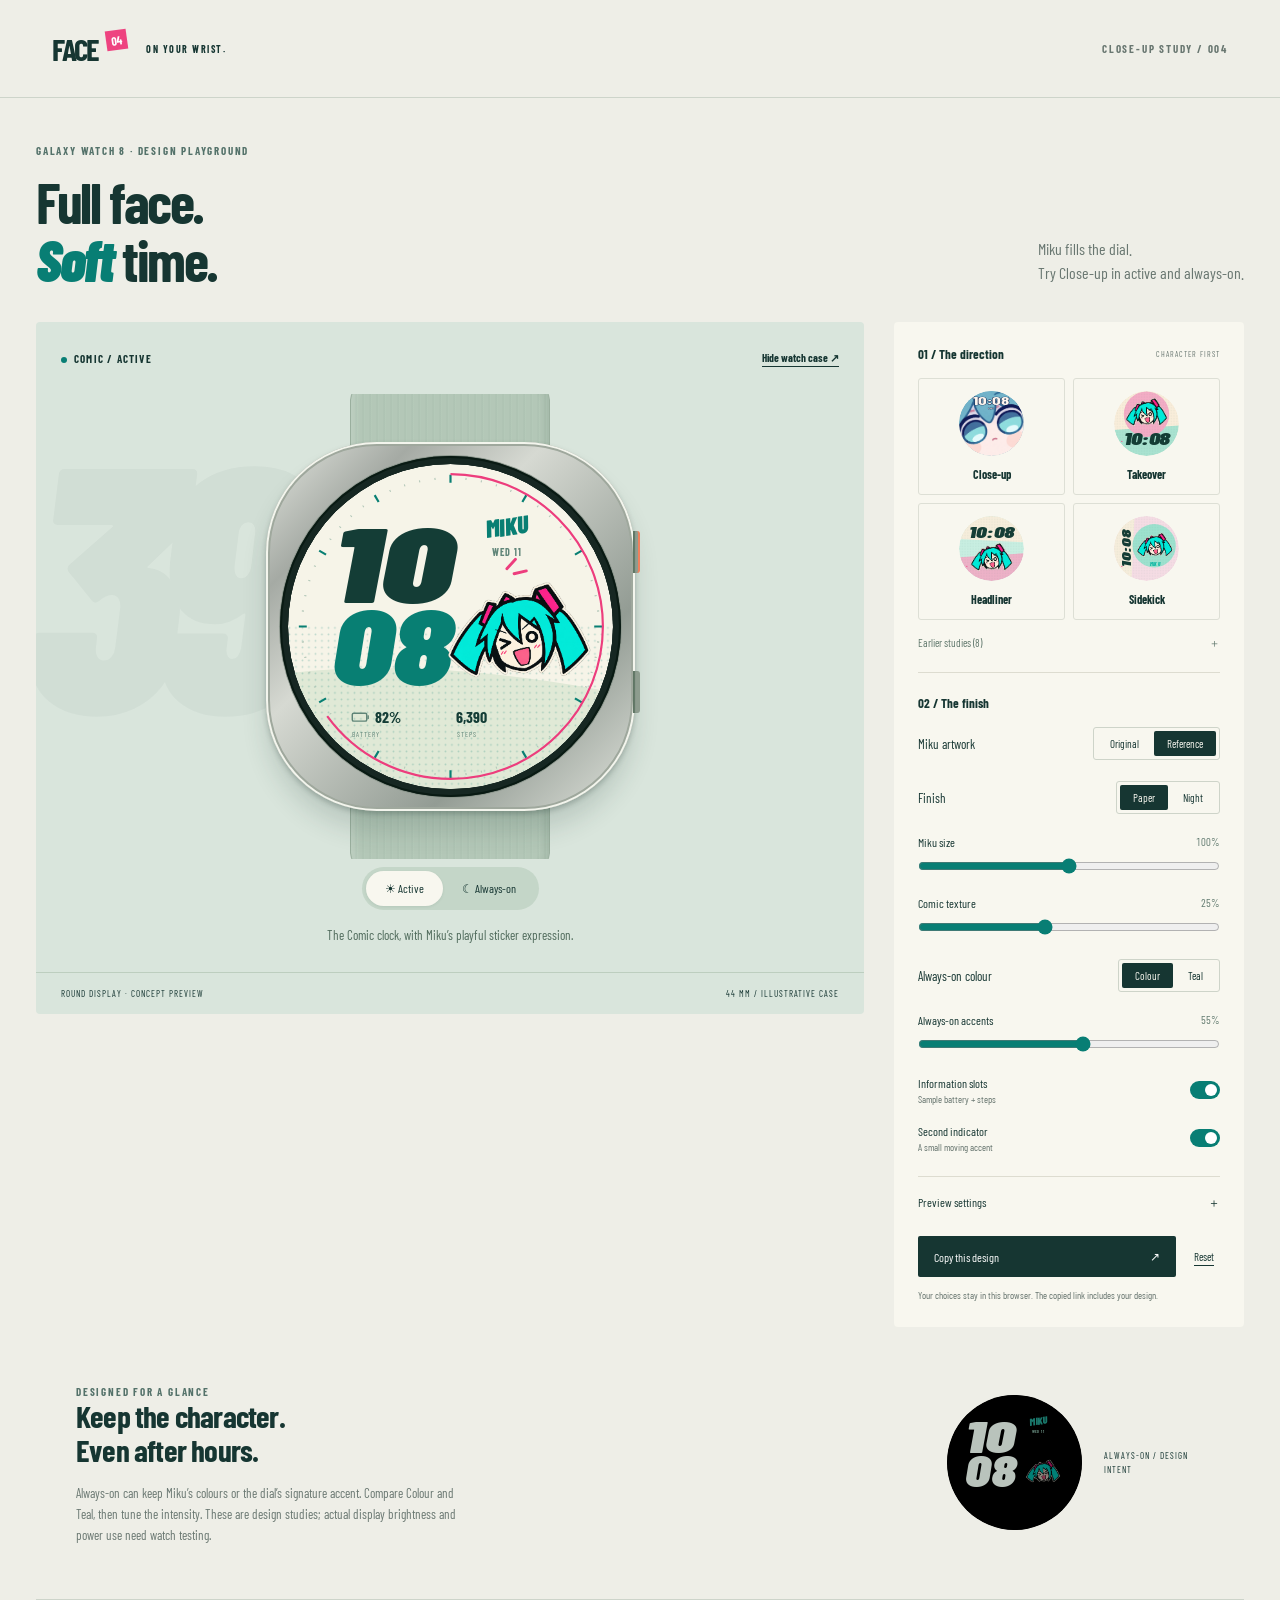
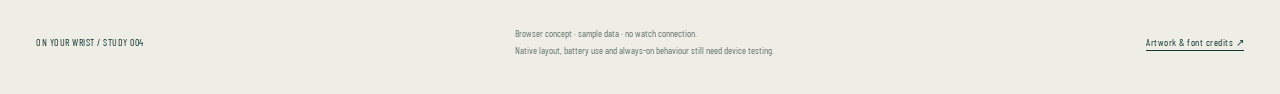
==== commit d5884240: "Add full-screen pastel Miku face to interactive watch preview" ====
--- a/docs/miku-watch/index.html
+++ b/docs/miku-watch/index.html
@@ -6,14 +6,14 @@
   <meta name="theme-color" content="#eeeee7">
   <meta name="description" content="Character-led Miku watch faces with bold time, plus eight earlier watch studies. Compare active and full-colour always-on.">
   <title>On your wrist / Watch face studies</title>
-  <link rel="stylesheet" href="preview.css?v=heroes7">
-  <script src="studies.js?v=heroes7" defer></script>
-  <script src="preview.js?v=heroes7" defer></script>
+  <link rel="stylesheet" href="preview.css?v=closeup8">
+  <script src="studies.js?v=closeup8" defer></script>
+  <script src="preview.js?v=closeup8" defer></script>
 </head>
 <body>
-  <header class="masthead"><a class="wordmark" href="#">FACE<span class="mark">03</span><span class="wordmark-sub">ON YOUR WRIST.</span></a><span class="edition">CHARACTER STUDIES / 003</span></header>
+  <header class="masthead"><a class="wordmark" href="#">FACE<span class="mark">04</span><span class="wordmark-sub">ON YOUR WRIST.</span></a><span class="edition">CLOSE-UP STUDY / 004</span></header>
   <main>
-    <section class="intro"><div><p class="eyebrow">GALAXY WATCH 8 · DESIGN PLAYGROUND</p><h1>Big character.<br><em>Bolder</em> time.</h1></div><p class="intro-note">Three new faces that give Miku the stage.<br>Big portraits, strong time, all her personality.</p></section>
+    <section class="intro"><div><p class="eyebrow">GALAXY WATCH 8 · DESIGN PLAYGROUND</p><h1>Full face.<br><em>Soft</em> time.</h1></div><p class="intro-note">Miku fills the dial.<br>Try Close-up in active and always-on.</p></section>
     <div class="workspace">
       <section class="stage" id="preview-stage" aria-label="Watch face preview">
         <div class="stage-top"><span><i class="status-dot"></i><span id="stage-label">COMIC / ACTIVE</span></span><button class="text-button" id="bare" aria-pressed="false">Hide watch case ↗</button></div>
@@ -27,6 +27,7 @@
       </section>
       <aside class="controls" aria-label="Design controls">
         <section class="control-section"><div class="section-title"><h2>01 / The direction</h2><span>CHARACTER FIRST</span></div><div class="directions focus-directions" role="group" aria-label="New character directions">
+          <button class="direction" data-layout="closeup" aria-pressed="false"><span class="mini-face" id="mini-closeup" aria-hidden="true"></span><span><strong>Close-up</strong><small>Her whole face.</small></span><span class="choice-dot"></span></button>
           <button class="direction" data-layout="takeover" aria-pressed="false"><span class="mini-face" id="mini-takeover" aria-hidden="true"></span><span><strong>Takeover</strong><small>Miku above bold time.</small></span><span class="choice-dot"></span></button>
           <button class="direction" data-layout="headliner" aria-pressed="false"><span class="mini-face" id="mini-headliner" aria-hidden="true"></span><span><strong>Headliner</strong><small>Time above a giant portrait.</small></span><span class="choice-dot"></span></button>
           <button class="direction" data-layout="sidekick" aria-pressed="false"><span class="mini-face" id="mini-sidekick" aria-hidden="true"></span><span><strong>Sidekick</strong><small>Vertical time. Big character.</small></span><span class="choice-dot"></span></button>
@@ -60,7 +61,7 @@
       </aside>
     </div>
     <section class="afterword"><div><span class="eyebrow">DESIGNED FOR A GLANCE</span><h2>Keep the character.<br>Even after hours.</h2><p>Always-on can keep Miku’s colours or the dial’s signature accent. Compare Colour and Teal, then tune the intensity. These are design studies; actual display brightness and power use need watch testing.</p></div><div class="ambient-card"><div id="ambient-face" class="ambient-face" aria-label="Always-on comparison"></div><span>ALWAYS-ON / DESIGN INTENT</span></div></section>
-    <footer><span>ON YOUR WRIST / STUDY 003</span><p>Browser concept · sample data · no watch connection.<br>Native layout, battery use and always-on behaviour still need device testing.</p><a href="assets/NOTICE.txt">Artwork & font credits ↗</a></footer>
+    <footer><span>ON YOUR WRIST / STUDY 004</span><p>Browser concept · sample data · no watch connection.<br>Native layout, battery use and always-on behaviour still need device testing.</p><a href="assets/NOTICE.txt">Artwork & font credits ↗</a></footer>
   </main>
   <div class="toast" id="toast" role="status" aria-live="polite"></div>
   <dialog id="share-dialog"><form method="dialog"><h2>Your design link</h2><p>Copy this link to keep or share this version.</p><input id="share-url" aria-label="Design link" readonly><button class="primary-button">Done</button></form></dialog>
--- a/docs/miku-watch/preview.css
+++ b/docs/miku-watch/preview.css
@@ -7,3 +7,4 @@
 @media(prefers-reduced-motion:reduce){*,*:before,*:after{transition:none!important;scroll-behavior:auto!important}}
 [hidden]{display:none!important}.directions{grid-template-columns:repeat(2,minmax(0,1fr))}.direction{flex-direction:column;text-align:center;gap:7px;padding:12px 5px;min-height:111px}.direction .mini-face{width:67px;height:67px;flex-basis:67px}.direction strong{font-size:12px}.direction small,.direction .choice-dot{display:none}.aod-style-row{margin-top:18px}.stage[data-family=arc]{background:#dcdde9}.stage[data-family=instrument]{background:#d9dfcd}.stage[data-family=paper]{background:#e6dfd3}@media(max-width:700px){.directions{grid-template-columns:repeat(4,minmax(0,1fr));gap:6px}.direction{min-height:91px;padding:10px 2px}.direction .mini-face{width:50px;height:50px;flex-basis:50px}.direction strong{font-size:10px}.edition{font-size:7px}}@media(max-width:360px){.direction .mini-face{width:44px;height:44px;flex-basis:44px}.direction strong{font-size:9px}}
 .focus-directions{grid-template-columns:repeat(3,minmax(0,1fr))}.focus-directions .mini-face{width:65px;height:65px;flex-basis:65px}.earlier-studies{margin-top:16px}.earlier-studies summary{font-size:11px;color:#62796e}.earlier-studies .directions{margin-top:12px}@media(max-width:700px){.focus-directions{grid-template-columns:repeat(3,minmax(0,1fr))}.focus-directions .mini-face{width:72px;height:72px;flex-basis:72px}.focus-directions .direction strong{font-size:12px}}
+.focus-directions{grid-template-columns:repeat(2,minmax(0,1fr))}
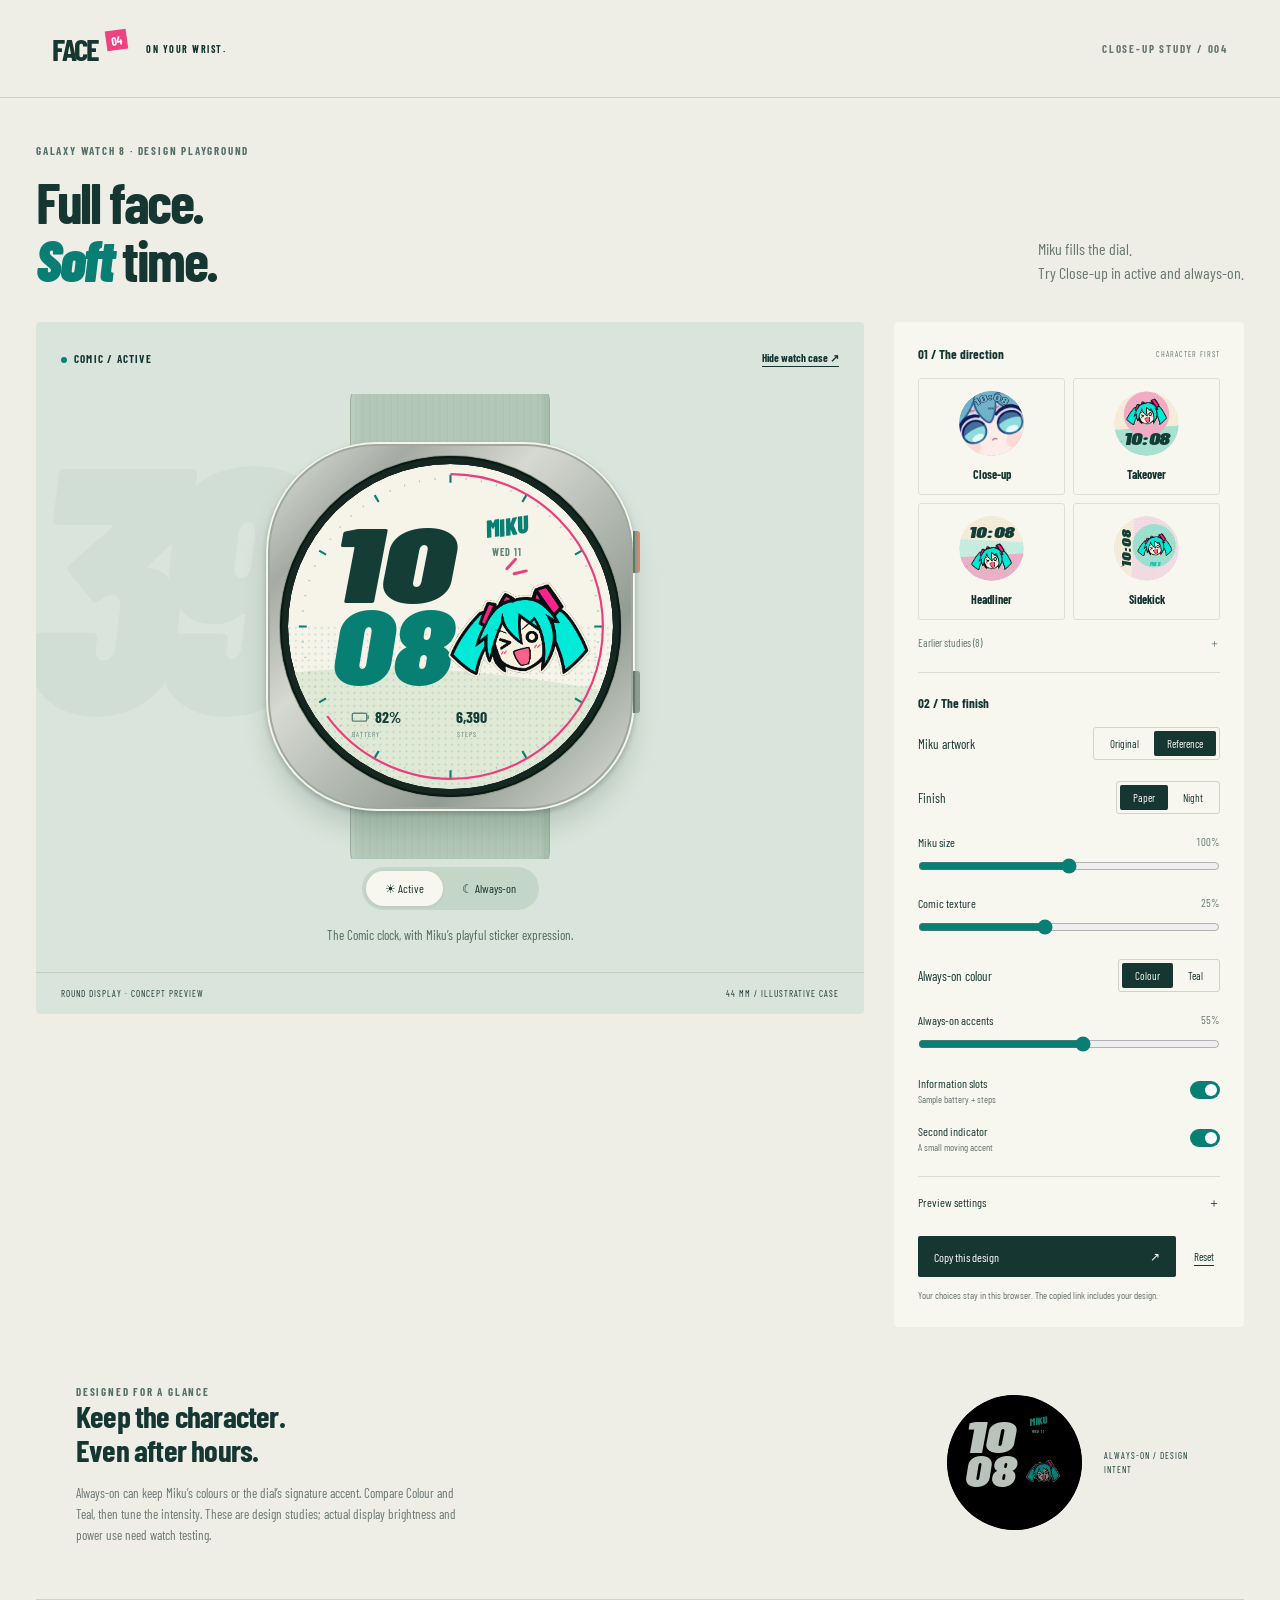
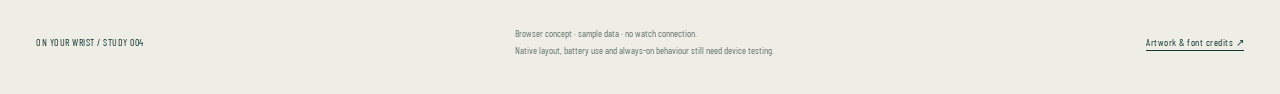
==== commit b8e295ff: "Curve close-up clock along top edge in sampled hair blue" ====
--- a/docs/miku-watch/index.html
+++ b/docs/miku-watch/index.html
@@ -6,9 +6,9 @@
   <meta name="theme-color" content="#eeeee7">
   <meta name="description" content="Character-led Miku watch faces with bold time, plus eight earlier watch studies. Compare active and full-colour always-on.">
   <title>On your wrist / Watch face studies</title>
-  <link rel="stylesheet" href="preview.css?v=closeup8">
-  <script src="studies.js?v=closeup8" defer></script>
-  <script src="preview.js?v=closeup8" defer></script>
+  <link rel="stylesheet" href="preview.css?v=curve9">
+  <script src="studies.js?v=curve9" defer></script>
+  <script src="preview.js?v=curve9" defer></script>
 </head>
 <body>
   <header class="masthead"><a class="wordmark" href="#">FACE<span class="mark">04</span><span class="wordmark-sub">ON YOUR WRIST.</span></a><span class="edition">CLOSE-UP STUDY / 004</span></header>
@@ -43,7 +43,7 @@
         </div></details></section>
         <section class="control-section"><div class="section-title"><h2>02 / The finish</h2></div>
           <div class="control-row" id="character-controls"><span id="character-label">Miku artwork</span><div class="segmented" role="group" aria-labelledby="character-label"><button data-character="original" aria-pressed="false">Original</button><button data-character="reference" aria-pressed="true">Reference</button></div></div>
-          <div class="control-row"><span id="palette-label">Finish</span><div class="segmented" role="group" aria-labelledby="palette-label"><button data-palette="paper" aria-pressed="true">Paper</button><button data-palette="night" aria-pressed="false">Night</button></div></div>
+          <div class="control-row" id="palette-controls"><span id="palette-label">Finish</span><div class="segmented" role="group" aria-labelledby="palette-label"><button data-palette="paper" aria-pressed="true">Paper</button><button data-palette="night" aria-pressed="false">Night</button></div></div>
           <div id="art-controls"><label class="slider-label" for="art">Miku size <output id="art-value" for="art">100%</output></label><input id="art" type="range" min="75" max="125" value="100" step="1"></div>
           <div id="texture-controls"><label class="slider-label" for="texture">Comic texture <output id="texture-value" for="texture">25%</output></label><input id="texture" type="range" min="0" max="60" value="25" step="1"></div>
           <div class="control-row aod-style-row"><span id="aodstyle-label">Always-on colour</span><div class="segmented" role="group" aria-labelledby="aodstyle-label"><button data-aodstyle="colour" aria-pressed="true">Colour</button><button data-aodstyle="teal" aria-pressed="false">Teal</button></div></div>
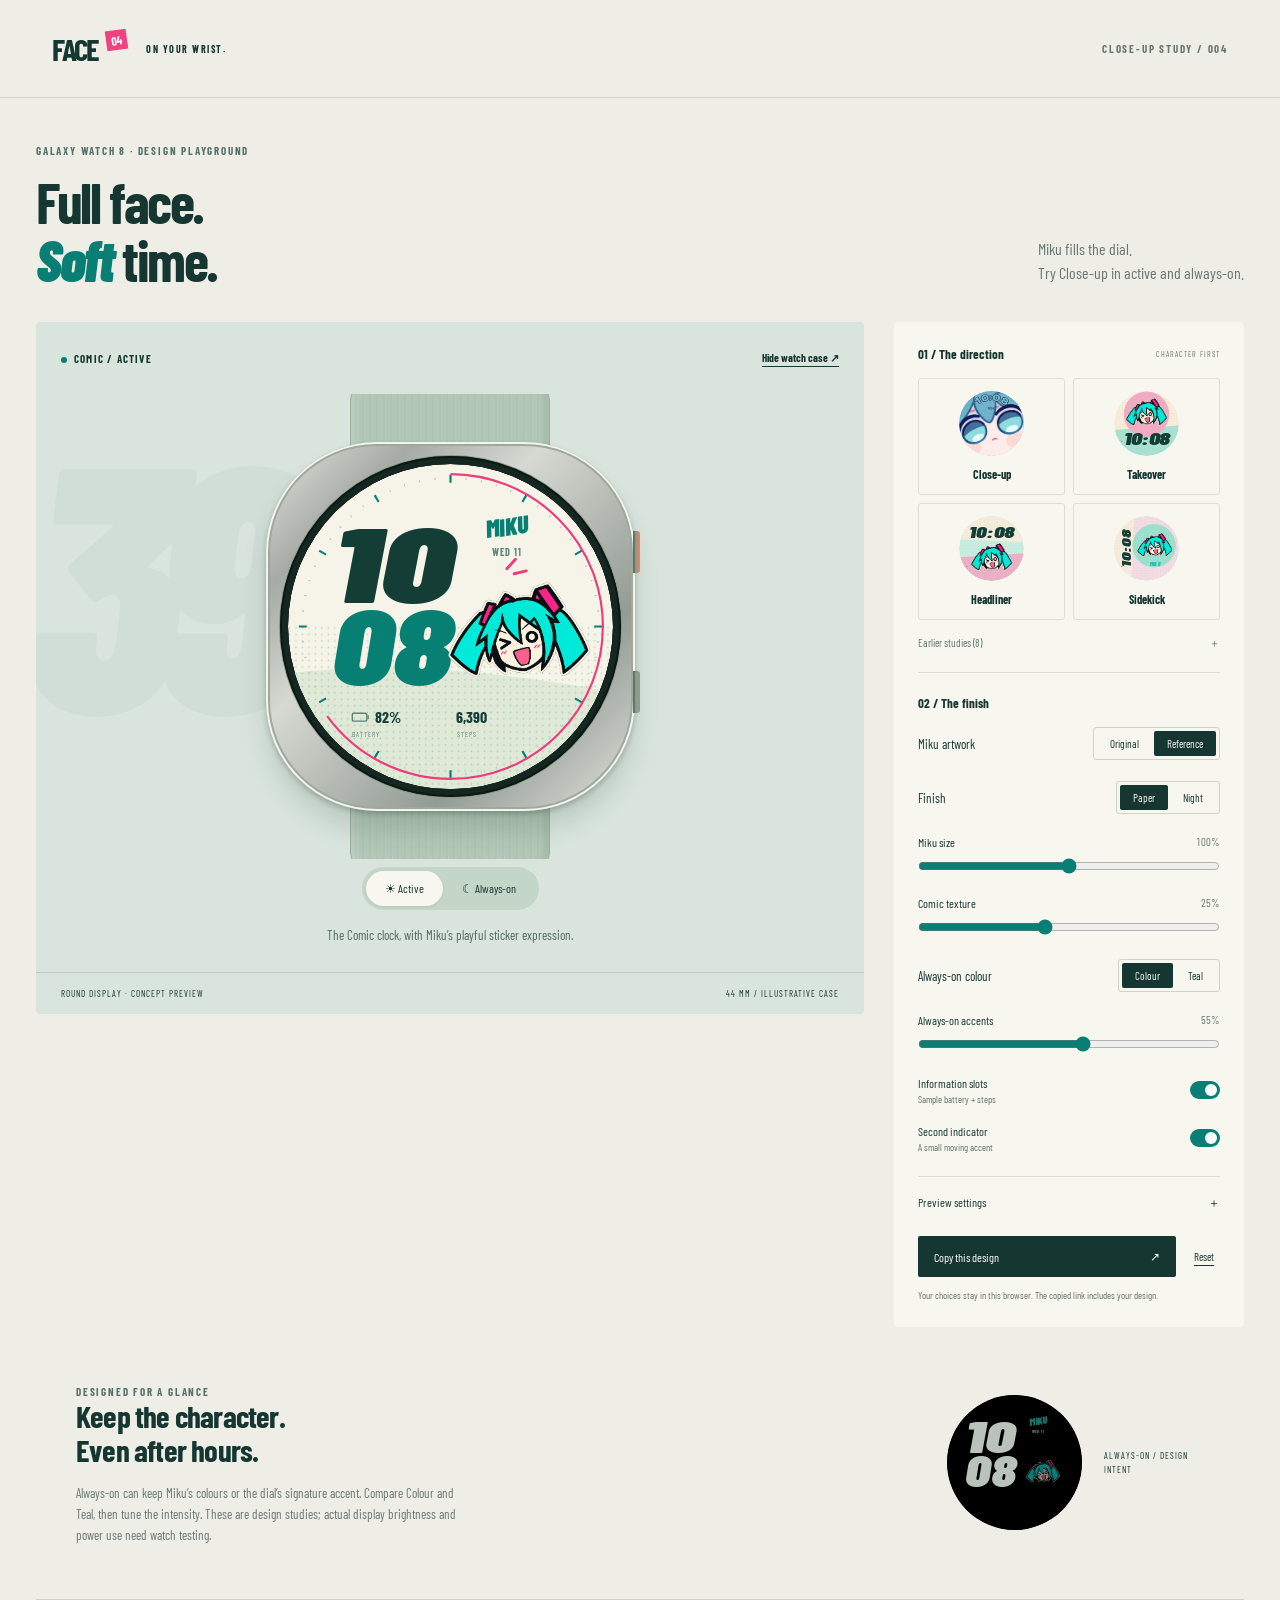
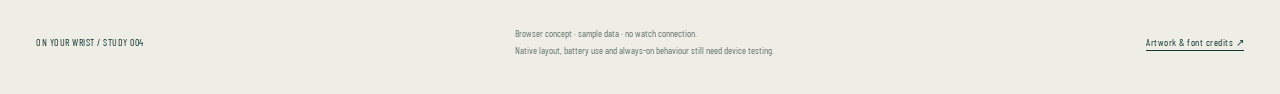
==== commit e93c622a: "Compare rounded clock fonts on the close-up watch face" ====
--- a/docs/miku-watch/index.html
+++ b/docs/miku-watch/index.html
@@ -6,9 +6,10 @@
   <meta name="theme-color" content="#eeeee7">
   <meta name="description" content="Character-led Miku watch faces with bold time, plus eight earlier watch studies. Compare active and full-colour always-on.">
   <title>On your wrist / Watch face studies</title>
-  <link rel="stylesheet" href="preview.css?v=curve9">
-  <script src="studies.js?v=curve9" defer></script>
-  <script src="preview.js?v=curve9" defer></script>
+  <link rel="stylesheet" href="preview.css?v=fonts10">
+  <link rel="preload" href="assets/fonts/fredoka.ttf" as="font" type="font/ttf" crossorigin>
+  <script src="studies.js?v=fonts10" defer></script>
+  <script src="preview.js?v=fonts10" defer></script>
 </head>
 <body>
   <header class="masthead"><a class="wordmark" href="#">FACE<span class="mark">04</span><span class="wordmark-sub">ON YOUR WRIST.</span></a><span class="edition">CLOSE-UP STUDY / 004</span></header>
@@ -42,6 +43,7 @@
           <button class="direction" data-layout="dial" aria-pressed="false"><span class="mini-face" id="mini-dial" aria-hidden="true"></span><span><strong>Backstage</strong><small>A quieter analog moment.</small></span><span class="choice-dot"></span></button>
         </div></details></section>
         <section class="control-section"><div class="section-title"><h2>02 / The finish</h2></div>
+          <div class="control-row" id="font-controls"><label for="font">Clock font</label><select id="font"><option value="fredoka">Fredoka · soft</option><option value="nunito">Nunito · clean</option><option value="baloo">Baloo 2 · chunky</option><option value="barlow">Barlow · previous</option></select></div>
           <div class="control-row" id="character-controls"><span id="character-label">Miku artwork</span><div class="segmented" role="group" aria-labelledby="character-label"><button data-character="original" aria-pressed="false">Original</button><button data-character="reference" aria-pressed="true">Reference</button></div></div>
           <div class="control-row" id="palette-controls"><span id="palette-label">Finish</span><div class="segmented" role="group" aria-labelledby="palette-label"><button data-palette="paper" aria-pressed="true">Paper</button><button data-palette="night" aria-pressed="false">Night</button></div></div>
           <div id="art-controls"><label class="slider-label" for="art">Miku size <output id="art-value" for="art">100%</output></label><input id="art" type="range" min="75" max="125" value="100" step="1"></div>
--- a/docs/miku-watch/preview.css
+++ b/docs/miku-watch/preview.css
@@ -8,3 +8,4 @@
 [hidden]{display:none!important}.directions{grid-template-columns:repeat(2,minmax(0,1fr))}.direction{flex-direction:column;text-align:center;gap:7px;padding:12px 5px;min-height:111px}.direction .mini-face{width:67px;height:67px;flex-basis:67px}.direction strong{font-size:12px}.direction small,.direction .choice-dot{display:none}.aod-style-row{margin-top:18px}.stage[data-family=arc]{background:#dcdde9}.stage[data-family=instrument]{background:#d9dfcd}.stage[data-family=paper]{background:#e6dfd3}@media(max-width:700px){.directions{grid-template-columns:repeat(4,minmax(0,1fr));gap:6px}.direction{min-height:91px;padding:10px 2px}.direction .mini-face{width:50px;height:50px;flex-basis:50px}.direction strong{font-size:10px}.edition{font-size:7px}}@media(max-width:360px){.direction .mini-face{width:44px;height:44px;flex-basis:44px}.direction strong{font-size:9px}}
 .focus-directions{grid-template-columns:repeat(3,minmax(0,1fr))}.focus-directions .mini-face{width:65px;height:65px;flex-basis:65px}.earlier-studies{margin-top:16px}.earlier-studies summary{font-size:11px;color:#62796e}.earlier-studies .directions{margin-top:12px}@media(max-width:700px){.focus-directions{grid-template-columns:repeat(3,minmax(0,1fr))}.focus-directions .mini-face{width:72px;height:72px;flex-basis:72px}.focus-directions .direction strong{font-size:12px}}
 .focus-directions{grid-template-columns:repeat(2,minmax(0,1fr))}
+@font-face{font-family:Fredoka;src:url("assets/fonts/fredoka.ttf") format("truetype");font-weight:300 700;font-display:swap}@font-face{font-family:Nunito;src:url("assets/fonts/nunito.ttf") format("truetype");font-weight:200 1000;font-display:swap}@font-face{font-family:"Baloo 2";src:url("assets/fonts/baloo2.ttf") format("truetype");font-weight:400 800;font-display:swap}
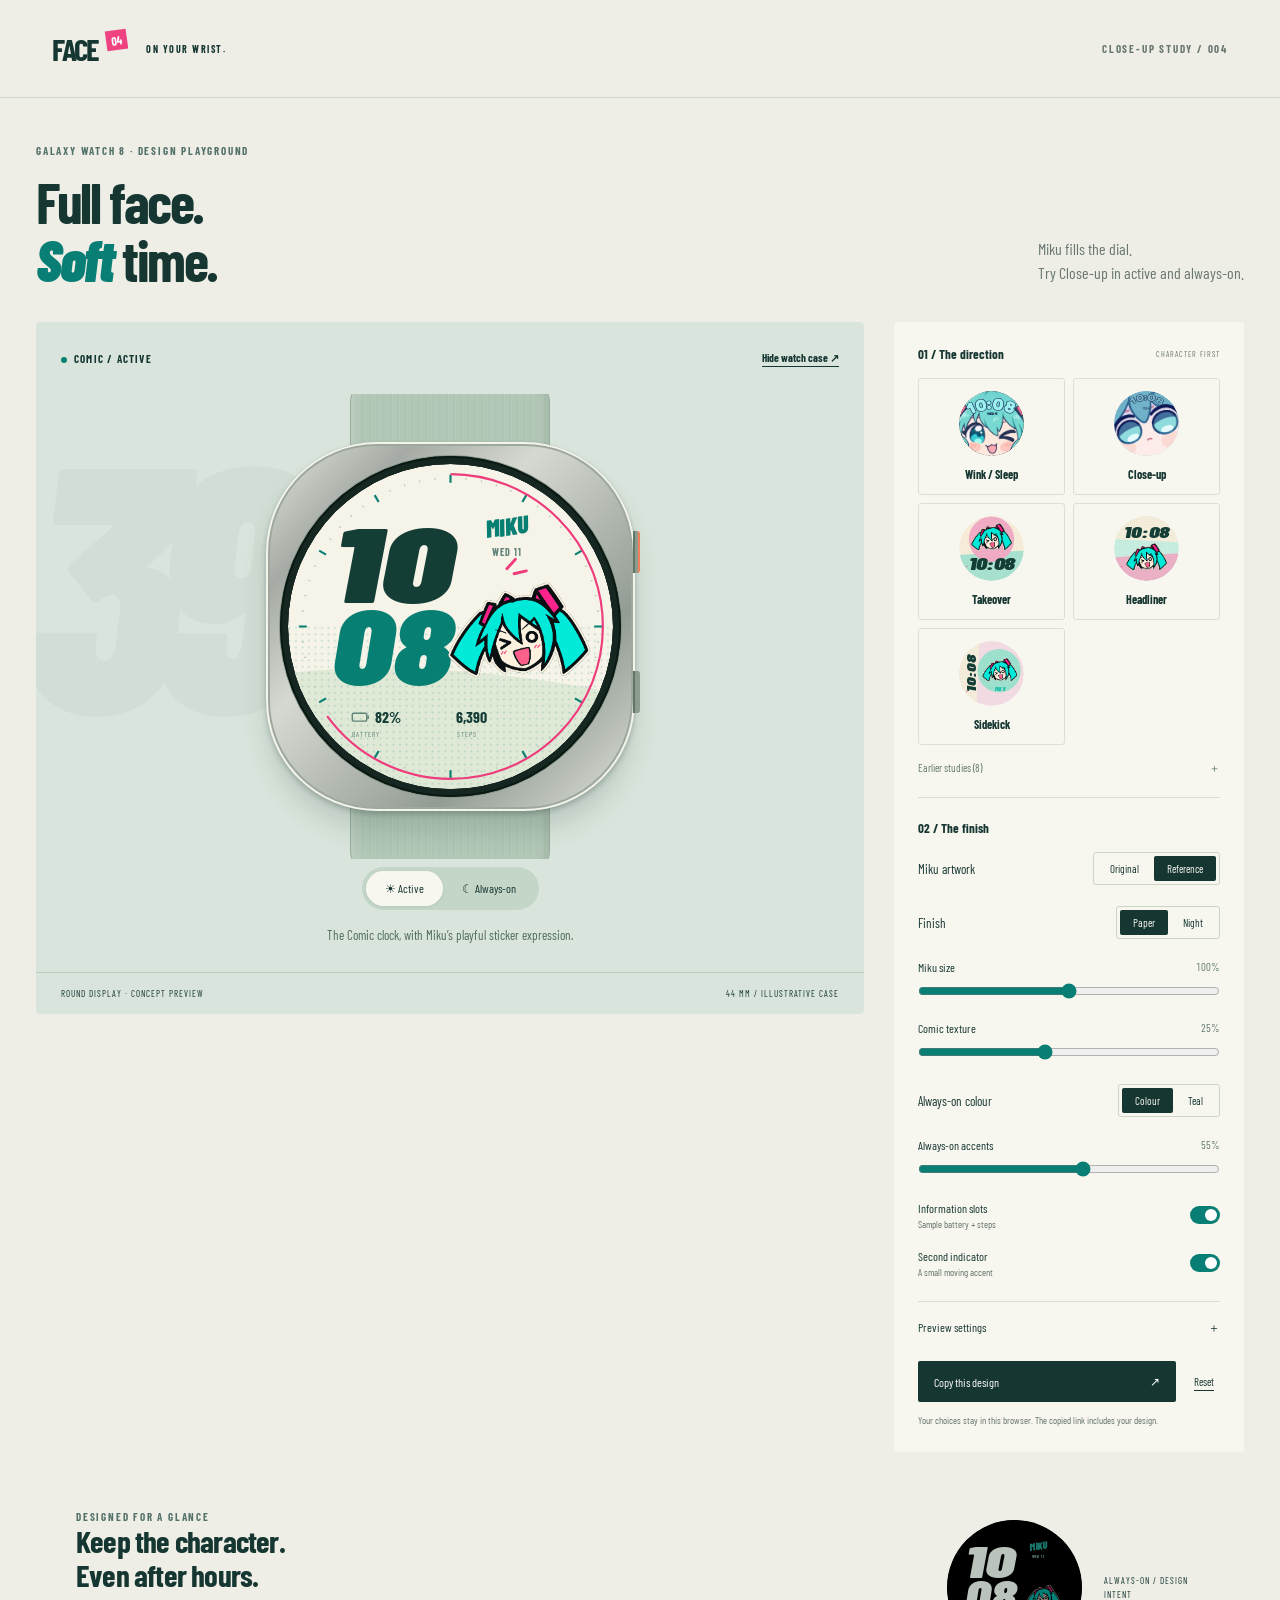
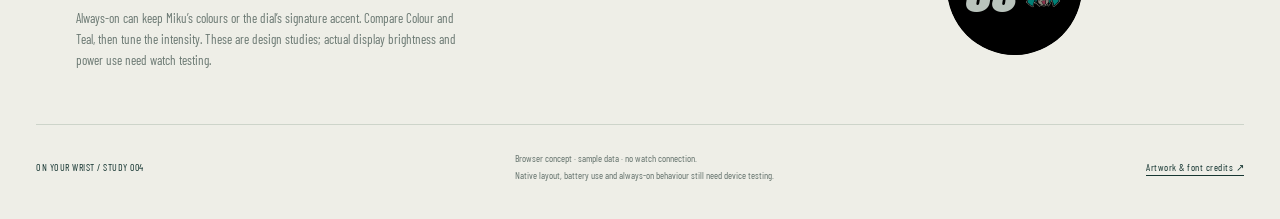
==== commit 6a3433b3: "Add full-face Wink and sleeping always-on preview" ====
--- a/docs/miku-watch/index.html
+++ b/docs/miku-watch/index.html
@@ -28,6 +28,7 @@
       </section>
       <aside class="controls" aria-label="Design controls">
         <section class="control-section"><div class="section-title"><h2>01 / The direction</h2><span>CHARACTER FIRST</span></div><div class="directions focus-directions" role="group" aria-label="New character directions">
+          <button class="direction" data-layout="wink" aria-pressed="false"><span class="mini-face" id="mini-wink" aria-hidden="true"></span><span><strong>Wink / Sleep</strong><small>Playful awake. Sleeping at rest.</small></span><span class="choice-dot"></span></button>
           <button class="direction" data-layout="closeup" aria-pressed="false"><span class="mini-face" id="mini-closeup" aria-hidden="true"></span><span><strong>Close-up</strong><small>Her whole face.</small></span><span class="choice-dot"></span></button>
           <button class="direction" data-layout="takeover" aria-pressed="false"><span class="mini-face" id="mini-takeover" aria-hidden="true"></span><span><strong>Takeover</strong><small>Miku above bold time.</small></span><span class="choice-dot"></span></button>
           <button class="direction" data-layout="headliner" aria-pressed="false"><span class="mini-face" id="mini-headliner" aria-hidden="true"></span><span><strong>Headliner</strong><small>Time above a giant portrait.</small></span><span class="choice-dot"></span></button>
